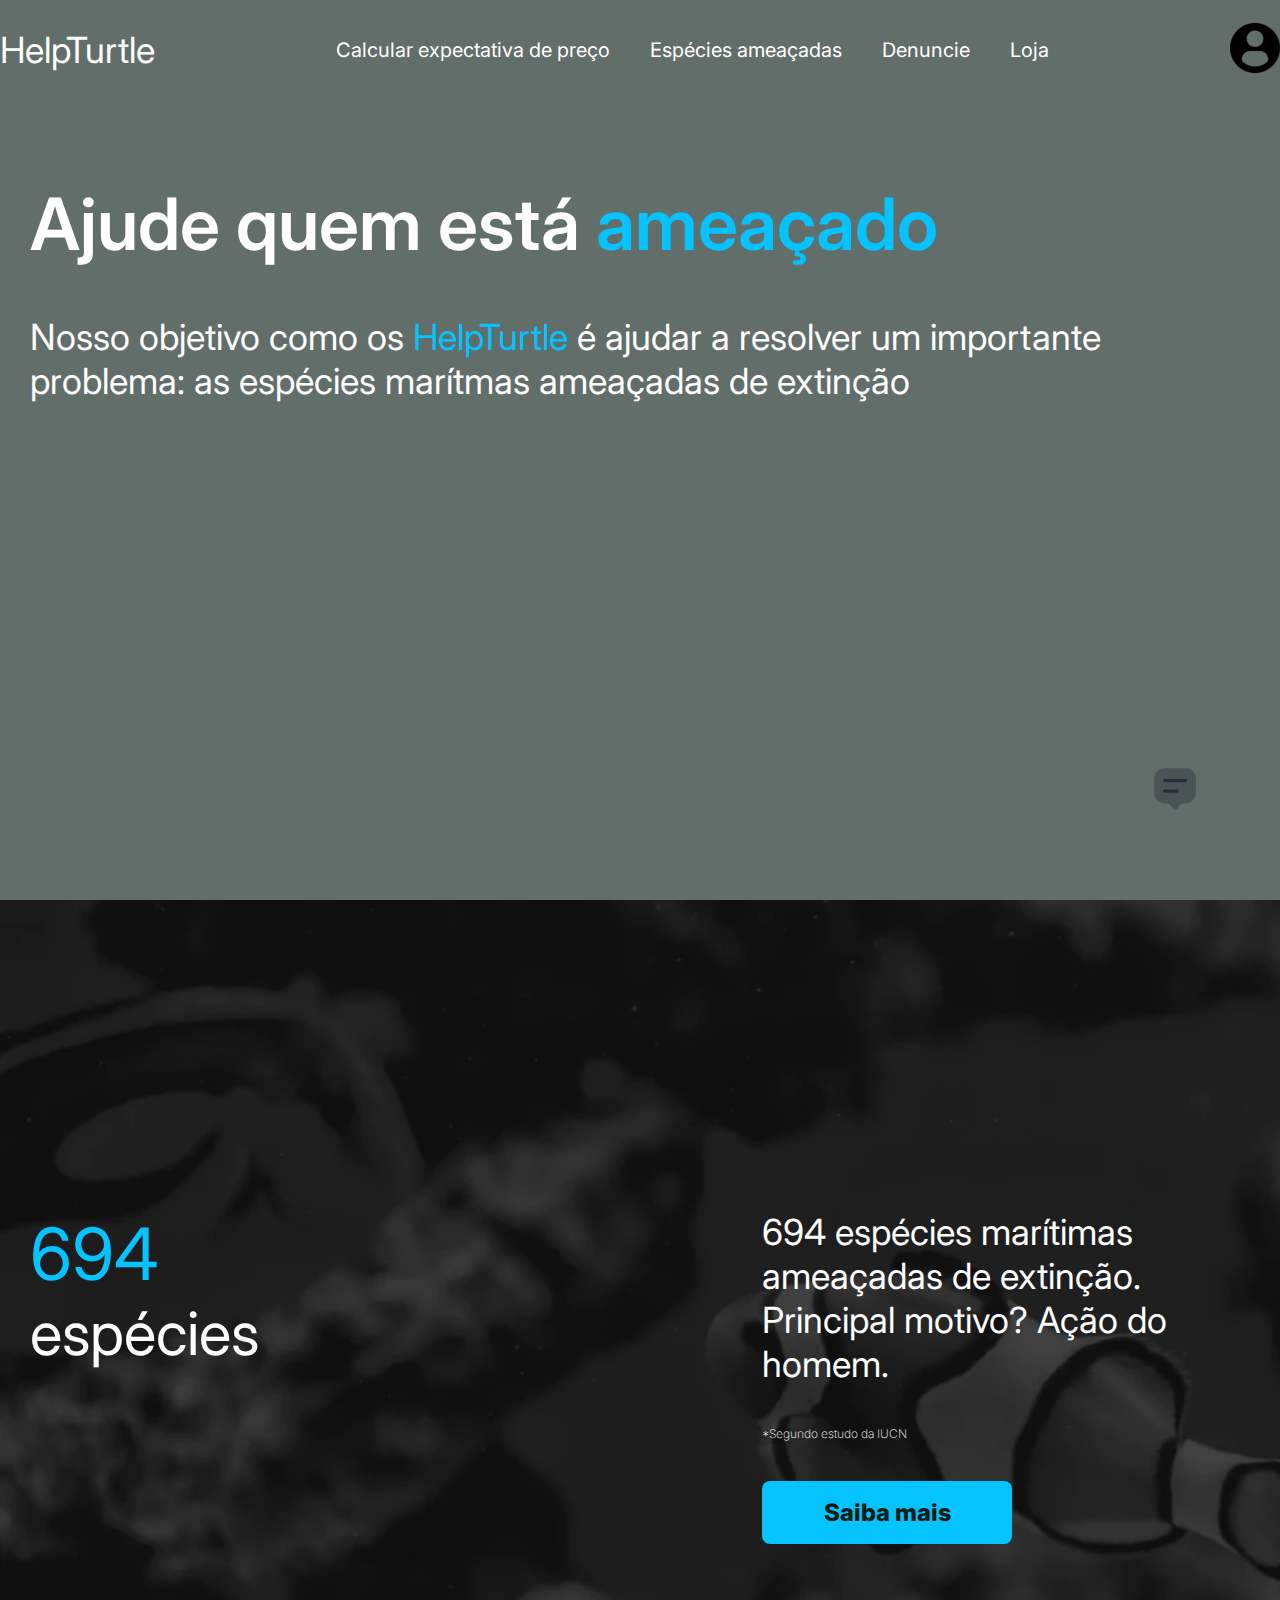
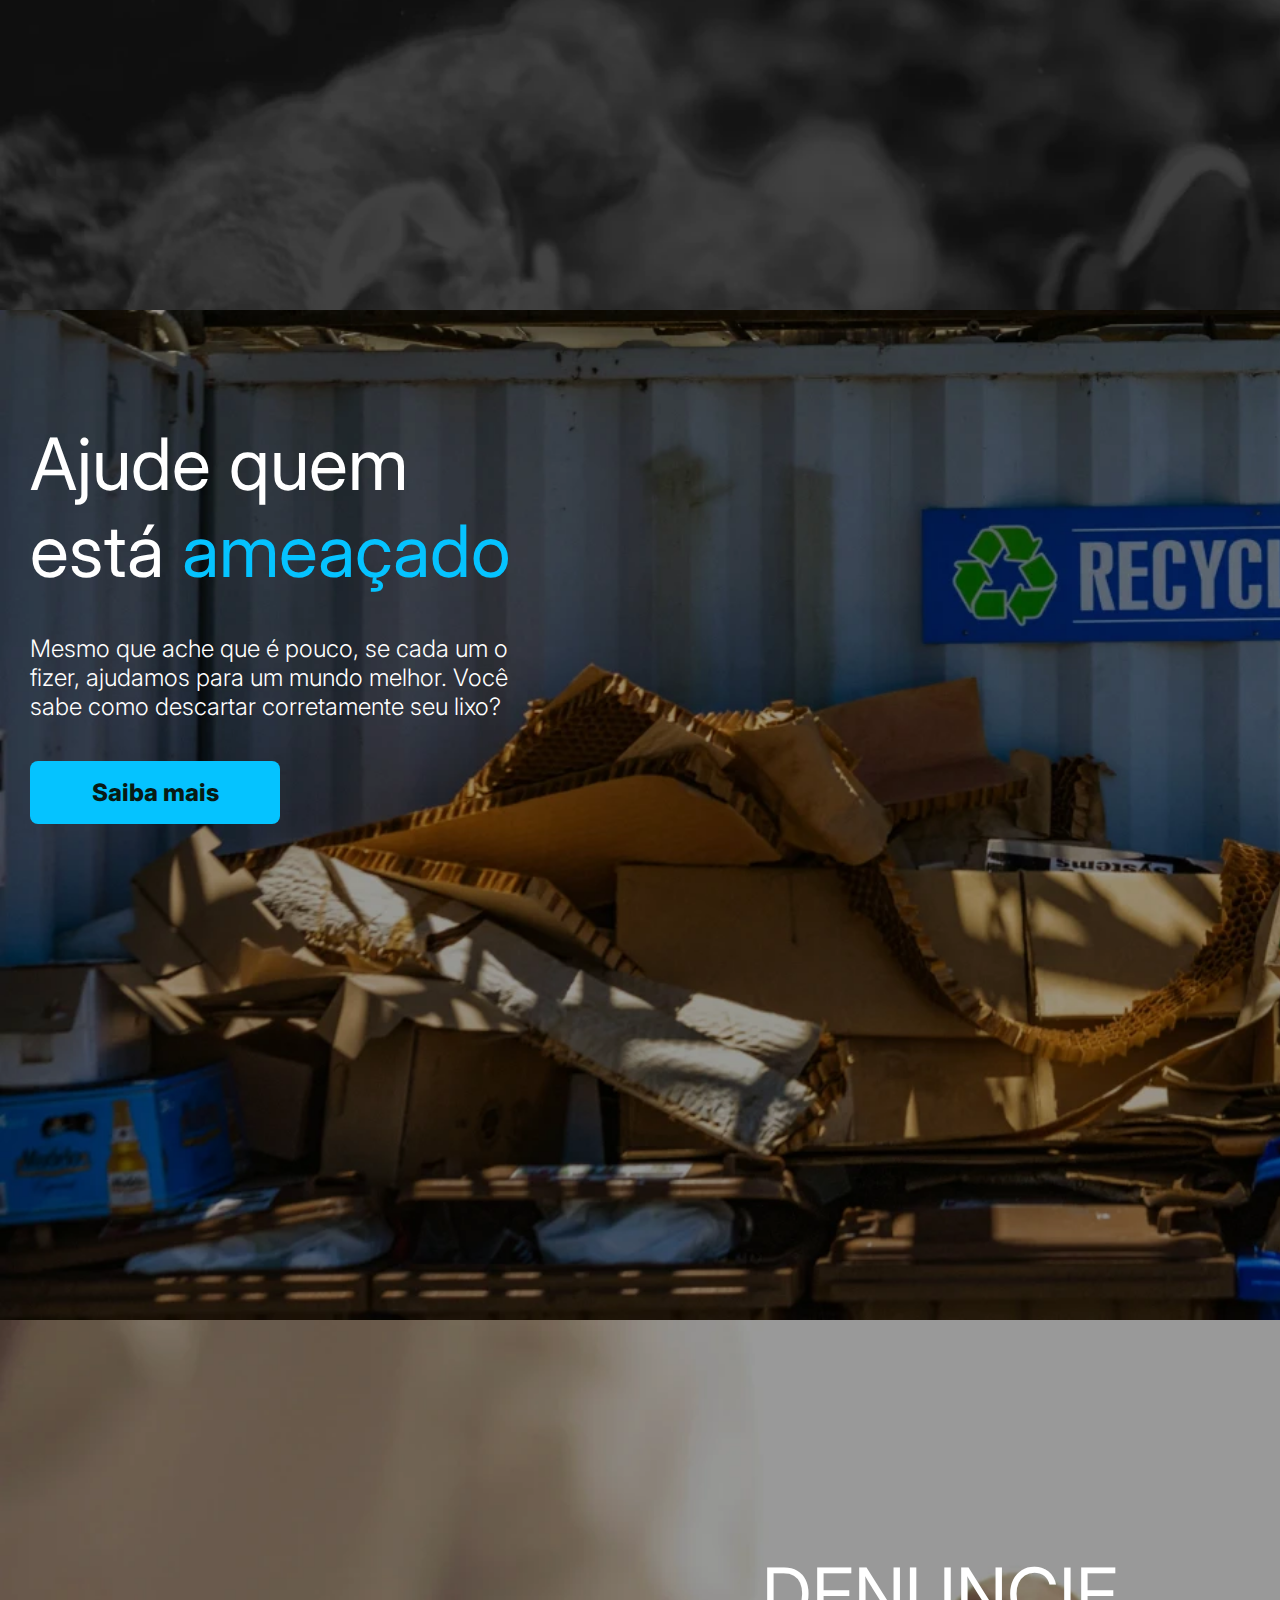
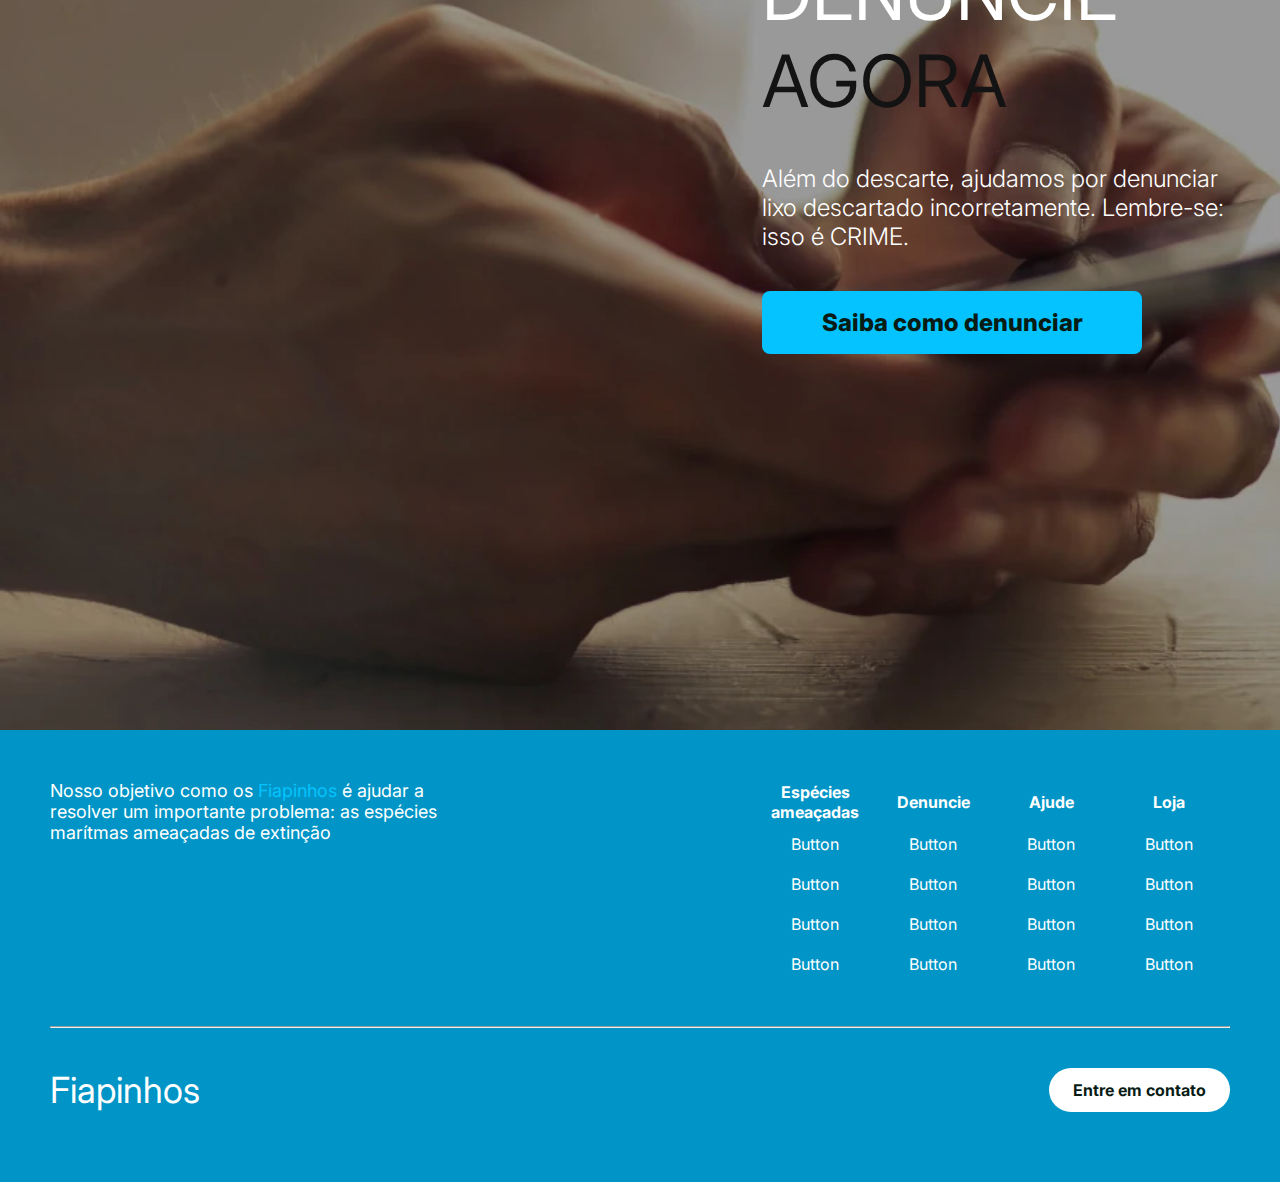
==== index.html @ fad62cf7 "ajustado headers das paginas" ====
<!DOCTYPE html>
<html lang="pt-br">

<head>
    <meta charset="UTF-8">
    <meta name="viewport" content="width=device-width, initial-scale=1.0">
    <link rel="icon" type="image/x-icon" href="./assets/images/favicon.ico">
    <title>Fiapinhos</title>
    <!-- componentes -->
    <link rel="stylesheet" href="./styles/header.css">
    <link rel="stylesheet" href="./styles/hero.css">
    <link rel="stylesheet" href="./styles/chatbot.css">
    <link rel="stylesheet" href="./styles/button.css">
    <link rel="stylesheet" href="./styles/footer.css">
    <script src="./scripts/index.js" defer></script>
    <!-- página index -->
    <link rel="stylesheet" href="./styles/pages/index.css">

    <script src="./scripts/contato.js" defer></script>
</head>

<body>
    
    <header class="h-transparent">
        <nav>
            <a href="./index.html">
                <h2>HelpTurtle</h2>
            </a>
            <ul>
                <li>
                    <a href="./pages/previsao.html">Calcular expectativa de preço</a>
                </li>
                <li>
                    <a href="./pages/especies-ameacadas.html">Espécies ameaçadas</a>
                </li>
                <li>
                    <a href="./pages/denuncie.html">Denuncie</a>
                </li>
                <li>
                    <a href="./pages/loja.html">Loja</a>
                </li>
            </ul>
            <a href="./pages/perfil.html"><img id="profile" src="./assets/images/profile.svg" alt="Imagem de perfil da pessoa"></a>
        </nav>
    </header>
    <button class="chat">
        <img src="./assets/icons/message.svg" alt="">
    </button>
    <section id="hero-home" class="hero-transparent">
        <div class="wrapper">
            <h1>Ajude quem está <span class="highlight">ameaçado</span></h1>
            <h2>Nosso objetivo como os <span class="highlight">HelpTurtle</span> é ajudar a resolver um importante
                problema:
                as espécies marítmas ameaçadas de extinção</h2>
        </div>
    </section>

    <section class="hero-transparent" id="especies-ameacadas">
        <div class="wrapper">
            <aside>
                <h2 class="subtitle"><span class="highlight">694</span><br>espécies</h2>
            </aside>
            <main>
                <h2>694 espécies marítimas ameaçadas de extinção. Principal motivo? Ação do homem.</h2>
                <h4>*Segundo estudo da IUCN</h4>
                <button>Saiba mais</button>
            </main>
        </div>
    </section>
    <section class="hero-transparent" id="ajude">
        <div class="wrapper">
            <div class="wrapper-content">
                <h2>Ajude quem está <span class="highlight">ameaçado</span></h2>
                <h3>Mesmo que ache que é pouco, se cada um o fizer, ajudamos para um mundo melhor. Você sabe como
                    descartar
                    corretamente seu lixo?</h3>
                <button>Saiba mais</button>
            </div>
        </div>
    </section>
    <section class="hero-transparent" id="denuncie">
        <div class="wrapper">
            <div class="wrapper-content">
                <h2>DENUNCIE
                    <span class="highlight">AGORA</span></h2>
                <h3>Além do descarte, ajudamos por denunciar lixo descartado incorretamente. Lembre-se: isso é CRIME.
                </h3>
                <button>Saiba como denunciar</button>
            </div>
        </div>
    </section>
    <dialog id="favDialog">
        <h3>FORMULÁRIO DE CONTATO</h3>
        <form method="dialog">
          <p>
            <label for="nomeUser">Nome</label><br>
            <input name="nomeUser" id="nomeUser" type="text" autocomplete="name">
            <br><br>
            <label for="emailUser">E-mail</label><br>
            <input name="emailUser" id="emailUser" type="email" autocomplete="email">
            <br><br>
            <label for="Mensagem">Mensagem</label><br>
            <textarea name="Mensagem"  id="messageUser" rows="7" cols="50" autocomplete="name"></textarea>

          </p>
          <div>
            <button id="cancel" type="reset">Cancelar</button>
            <button type="submit" id="send-message">Enviar</button>
          </div>
        </form>
      </dialog>
    <footer>
        <div class="wrapper">
            <nav>
                <p>Nosso objetivo como os <span class="highlight">Fiapinhos</span> é ajudar a resolver um importante problema: as espécies marítmas
                    ameaçadas de extinção</p>
                <table class="footer-pages">
                    <thead>
                        <tr>
                            <th>Espécies ameaçadas</th>
                            <th>Denuncie</th>
                            <th>Ajude</th>
                            <th>Loja</th>
                        </tr>
                    </thead>
                    <tbody>
                        <tr>
                            <td>Button</td>
                            <td>Button</td>
                            <td>Button</td>
                            <td>Button</td>
                        </tr>
                        <tr>
                            <td>Button</td>
                            <td>Button</td>
                            <td>Button</td>
                            <td>Button</td>
                        </tr>
                        <tr>
                            <td>Button</td>
                            <td>Button</td>
                            <td>Button</td>
                            <td>Button</td>
                        </tr>
                        <tr>
                            <td>Button</td>
                            <td>Button</td>
                            <td>Button</td>
                            <td>Button</td>
                        </tr>
                    </tbody>
                </table>
            </nav>
            <br><br>
            <hr>
            <br>
            <div class="final-footer">
                <h3>Fiapinhos</h3>
                <button class="contact-btn">Entre em contato</button>
            </div>
        </div>
    </footer>


</body>

</html>
---- styles/header.css ----
@import url(./globals.css);

header nav{
    max-width: 1320px;
    width: 100%;
    display: flex;
    justify-content: space-between;
    margin: 0 auto;
    flex-direction: row;
    align-items: center;
    min-height: 100px;
}
header nav ul{
    list-style-type: none;
    display: flex;
    gap: 40px;
    align-items: center;    
    
}
header nav a{
    color: white;
    text-decoration: none;
    transition: 0.6s ease-in-out;
}

header h2{
    font-size: 36px;
    font-weight: 400;
    color: var(--primary-color);
}

header :not(.h-transparent) h2{
    color: white;
}

header nav ul li a{
    font-size: 20px;
    color: white;
    transition: 0.6s ease-in-out;
}
header nav a:hover, header nav ul li:hover{
    transition: 0.6s ease-in-out;
    transform: scale(1.25);
}

header:not(.h-transparent){
    display: block;
    background-color: var(--primary-color);
}

.h-transparent{
    margin-bottom: -100px;
    background-color: transparent;
}

@media screen and (max-width: 480px) {
    header{
        width: 100%;
    }
    header nav{
        width: 100%;
        margin: 0 20px;
    }
    header nav ul{
        gap: 0;
        display: none;
    }
    header nav img{
        display: none;
    }
    

}
---- styles/hero.css ----
@import url(./globals.css);

.hero-transparent{
    padding-top: 110px;
    width: 100%;
    height: 100vh;
}
.hero{
    width: 100%;
    height: calc(100vh - 100px);
}
section .wrapper{
    max-width: 1220px;
    margin: 0 auto;
    color: white;
    display: flex;
    flex-direction: column;
    row-gap: 48px;
}
section h1{
    margin-top: 70px;
    font-size: var(--xl);
    font-weight: 600;
}
section h2{
    font-weight: 400;
    font-size: var(--l);
}
section h3{
    font-size: var(--b);
    font-weight: 300;
}
section h4{
    font-size: var(--xs);
    font-weight: 200;
}
---- styles/chatbot.css ----
@import url(../globals.css);
/* adicionar chatbot como modal */
.chat{
    padding: 30px;
    border-radius: 50%;
    border: none;
    background-color: transparent;
    cursor: pointer;
    z-index: 100;
    position: fixed;
    bottom: 50px;
    right: 50px;
    transition: 0.6s ease-in-out;
    filter: invert(0%) sepia(97%) saturate(104%) hue-rotate(181deg) brightness(78%) contrast(101%);

}
.chat:hover{
    transform: scale(1.5) !important;
    transition: 0.6s ease-in-out;
}


.chat img{
    width: 100%;
    height: 100%;
    object-fit: contain;
    height: 50px;
}
---- styles/button.css ----
@import url(./globals.css);
button {
    padding: 17px 56px;
    border: none;
    background-color: var(--third-color);
    font-size: 24px;
    font-weight: 800;
    color: var(--green);    
    max-width: 250px;
    border-radius: 8px;
    transition: 0.6s ease-in-out;
    cursor: pointer;
}

button:hover{
    transition: 0.6s ease-in-out;
    transform: scale(1.1);
}
---- styles/footer.css ----
@import url(./globals.css);
footer{
    background-color: var(--primary-color);
    color: white;
    width: 100%;
}

.resize-position{
    position: absolute !important;
    bottom: 0 !important;
}
footer .wrapper{
    max-width: 1220px;
    padding: 50px;
    margin: 0 auto;
    flex-wrap: wrap;
}
footer .final-footer{
    display: flex;
    flex-direction: row;
    justify-content: space-between;
    padding: 20px 0;
    flex-wrap: wrap;

}
footer .final-footer h3{
    font-size: var(--l);
    font-weight: 400;
}
footer .final-footer button{
    background-color: white;
    color: var(--green);
    font-size: 16px;
    font-weight: bold;
    padding: 10px 24px;
    border-radius: 22px;
}

footer nav{
    display: flex;
    flex-direction: row;
    justify-content: space-between;
    flex-wrap: wrap;

}
footer nav p{
    display: block;
    max-width: 400px;
    width: max-content;
    font-size: 18px;
}
footer table{
    color: white;
    width: max-content;
}
footer table thead tr{
    display: flex;
    justify-content: center;
    justify-items: center;
}

footer table tbody{
    display: flex;
    flex-direction: column;
    justify-content: center;
    justify-items: center;
    margin: 10px 0;
    gap: 20px;

}
footer table tr{
    text-align: center;
}
footer table tbody tr, footer table thead tr{
    display: flex;
    justify-content: space-evenly;
}
footer table thead tr th{
    width: 88px;
    align-self: center;
    justify-self: center;
    margin: 0 15px;
}
footer table thead{
    gap: 20px;
}
footer table tbody tr td{
    width: 88px;
    align-self: center;
    justify-self: center;
    margin: 0 15px;
}

@media screen and (max-width: 480px){
    footer .wrapper, footer .wrapper nav, footer .wrapper .final-footer{
        justify-content: center; 
    } 
    footer .wrapper .final-footer{
        gap: 20px;
    }
    footer table{
        margin: 20px 0;
        width: 100%;
    }
    footer table tbody{
        display: none;
    }
    footer table th{
        width: 100% !important;
    }
    footer table thead tr{
        width: 100%;
        display: flex;
        flex-direction: column;
        gap: 30px;
        font-size: 24px;
        text-align: left;    
    }
        


}
---- styles/pages/index.css ----
@import url(../globals.css);
/* adicionar chatbot como modal */
#hero-home{
    background: url(../../assets/gifs/Dolphins.gif);
    height: calc(100vh - 110px) !important;
    box-shadow: inset 0 0 0 1000px  #081b15a2;
    background-repeat: no-repeat ;
    background-size: cover ;
}

#especies-ameacadas div h2 .highlight{
    font-size: var(--xl) !important;
}
#especies-ameacadas div .subtitle{
    font-size: 60px;
}
#especies-ameacadas{
    background: url(../../assets/images/especies-ameacadas.webp);
    background-repeat: no-repeat ;
    background-size: cover ;
}
#especies-ameacadas div{
    margin-top: 200px;
    display: flex !important;
    justify-content: space-between !important;
    flex-direction: row;
    width: 100%;
}

#especies-ameacadas main{
    width: 40%;
    display: flex;
    flex-direction: column;
    row-gap:40px;
}

#ajude{
    background: url(../../assets/images/ajude.webp);
    background-repeat: no-repeat ;
    background-size: cover ;
}
#ajude .wrapper{
    justify-content: left;
}
#ajude .wrapper .wrapper-content{
    display: flex;    
    width: 40%;
    justify-content: left;
    flex-direction: column;
    row-gap: 40px;
}

#ajude h2, #denuncie h2{
    font-size: var(--xl) !important;
}
#denuncie{
    background: url(../../assets/images/denuncie.webp);
    background-repeat: no-repeat ;
    background-size: cover ;
}
#denuncie .wrapper button{
    max-width: 380px !important;
}

#denuncie .wrapper{
    display: flex;
    width: 100%;
    flex-direction: row;
    justify-content: right !important;
    margin-top: 120px;
}
#denuncie .wrapper .wrapper-content{
    display: flex;    
    width: 40%;
    justify-content: right;
    justify-self: right;
    flex-direction: column;
    row-gap: 40px;
    
}

#denuncie h2 .highlight{
    color: var(--black) !important;
}

#favDialog{
    margin: 0 auto;
    align-self: center;
    height: max-content;
    border-radius: 15px;
    padding: 30px;
    border: none;
    text-transform: uppercase;
    font-size: 16px;
    letter-spacing: 20%;
}

#favDialog input{
    padding: 10px 5px;
    margin: 10px 0;
    border: none;
    background-color: var(--gray);
    font-size: 14px;
    letter-spacing: 40%;
    width: calc(100% - 10px);
}
#favDialog textarea{
    padding: 10px 5px;
    margin: 10px 0;
    border: none;
    background-color: var(--gray);
    font-size: 14px;
    letter-spacing: 40%;
    width: calc(100% - 10px);
}
#favDialog input:focus, #favDialog textarea:focus{
    outline: none;
}

#favDialog button{
    max-width: 150px;
    font-size: 16px;
    font-weight: 400;
    letter-spacing: 20%;
    text-transform: uppercase;
    padding: 13px 23px;
    justify-content: center;
}

#favDialog h3{
    font-size: var(--b);
    letter-spacing: 50%;
    font-weight: 500;
    margin: 10px 0;
}

.overlay {
    position: absolute; /* Fixa a sobreposição em relação à janela do navegador */
    top: 0;
    left: 0;
    width: 100vw; /* Cobrir a largura total da janela do navegador */
    height: 100vh; /* Cobrir a altura total da janela do navegador */
    background-color: rgba(0, 0, 0, 0.8); /* Cor de fundo preta com 50% de opacidade */
    display: none; /* Esconde a sobreposição por padrão */
    z-index: 999; /* Garante que a sobreposição esteja acima de outros elementos */
}
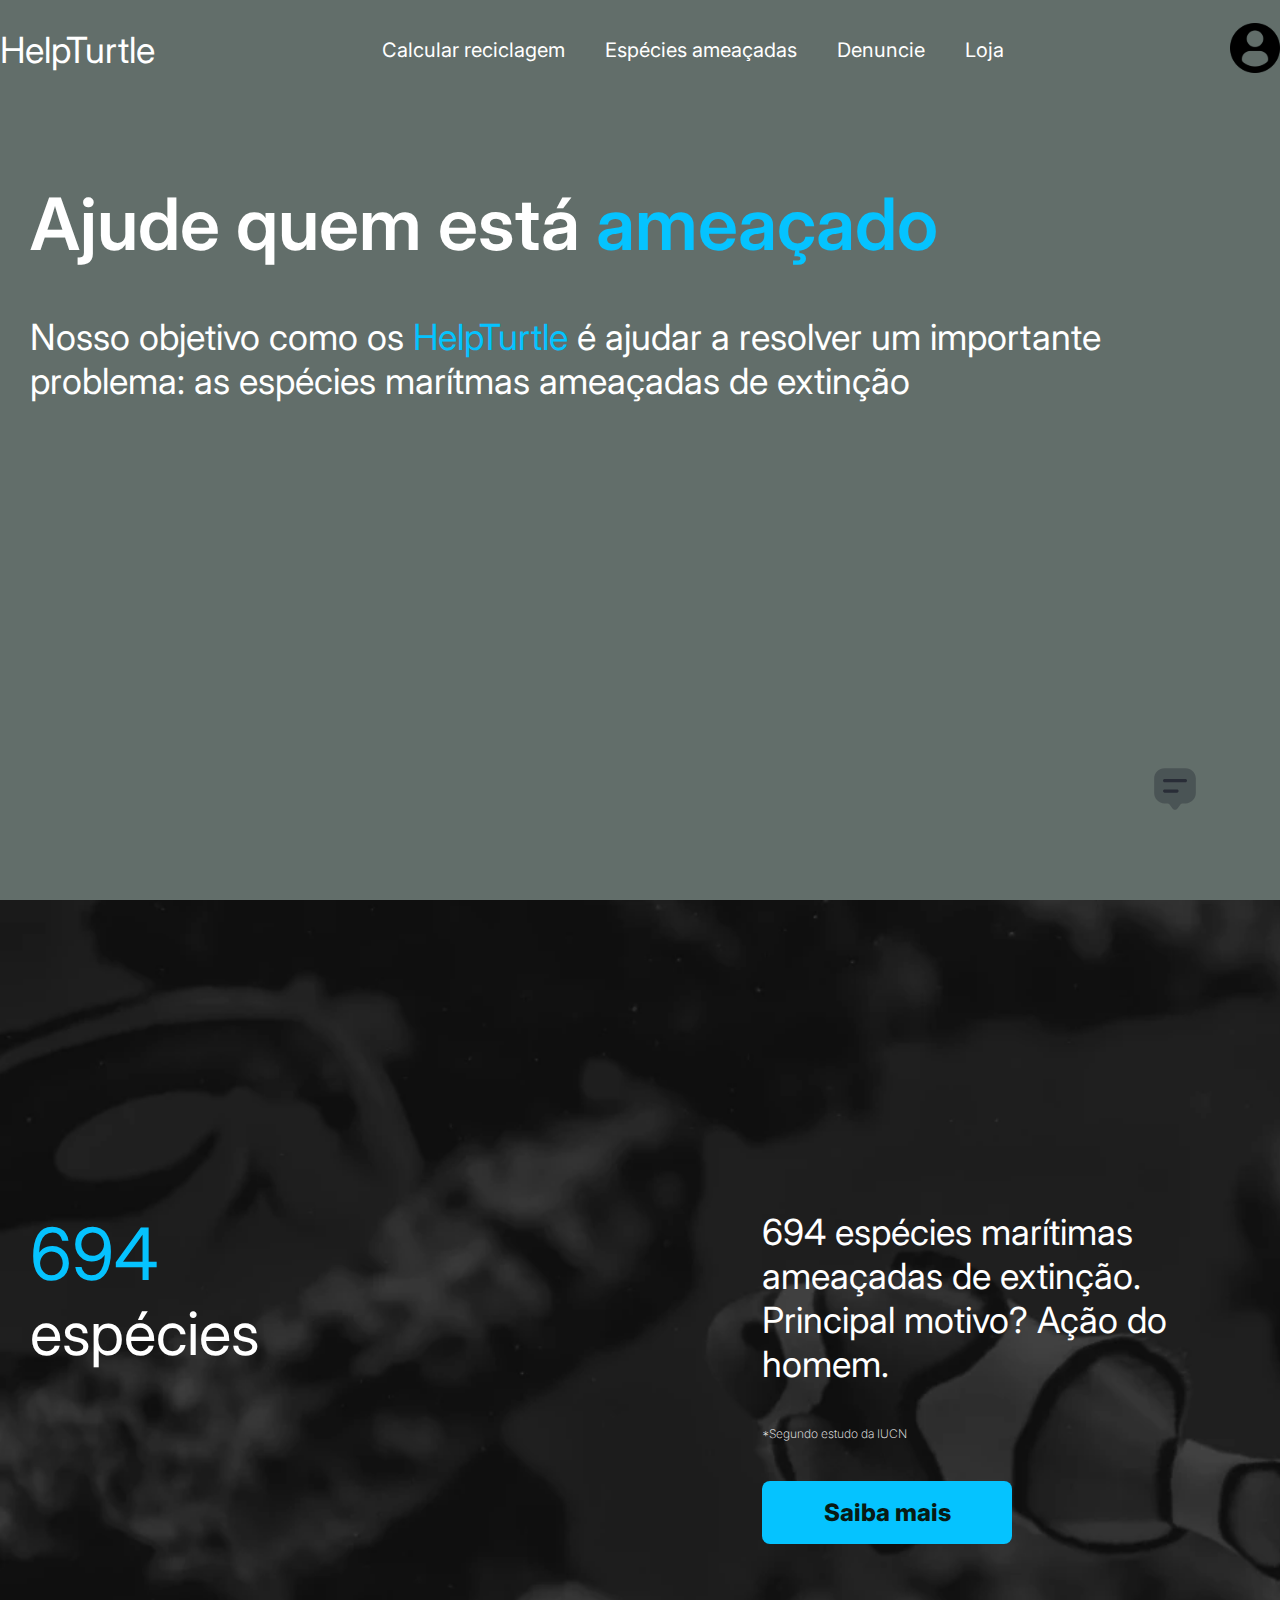
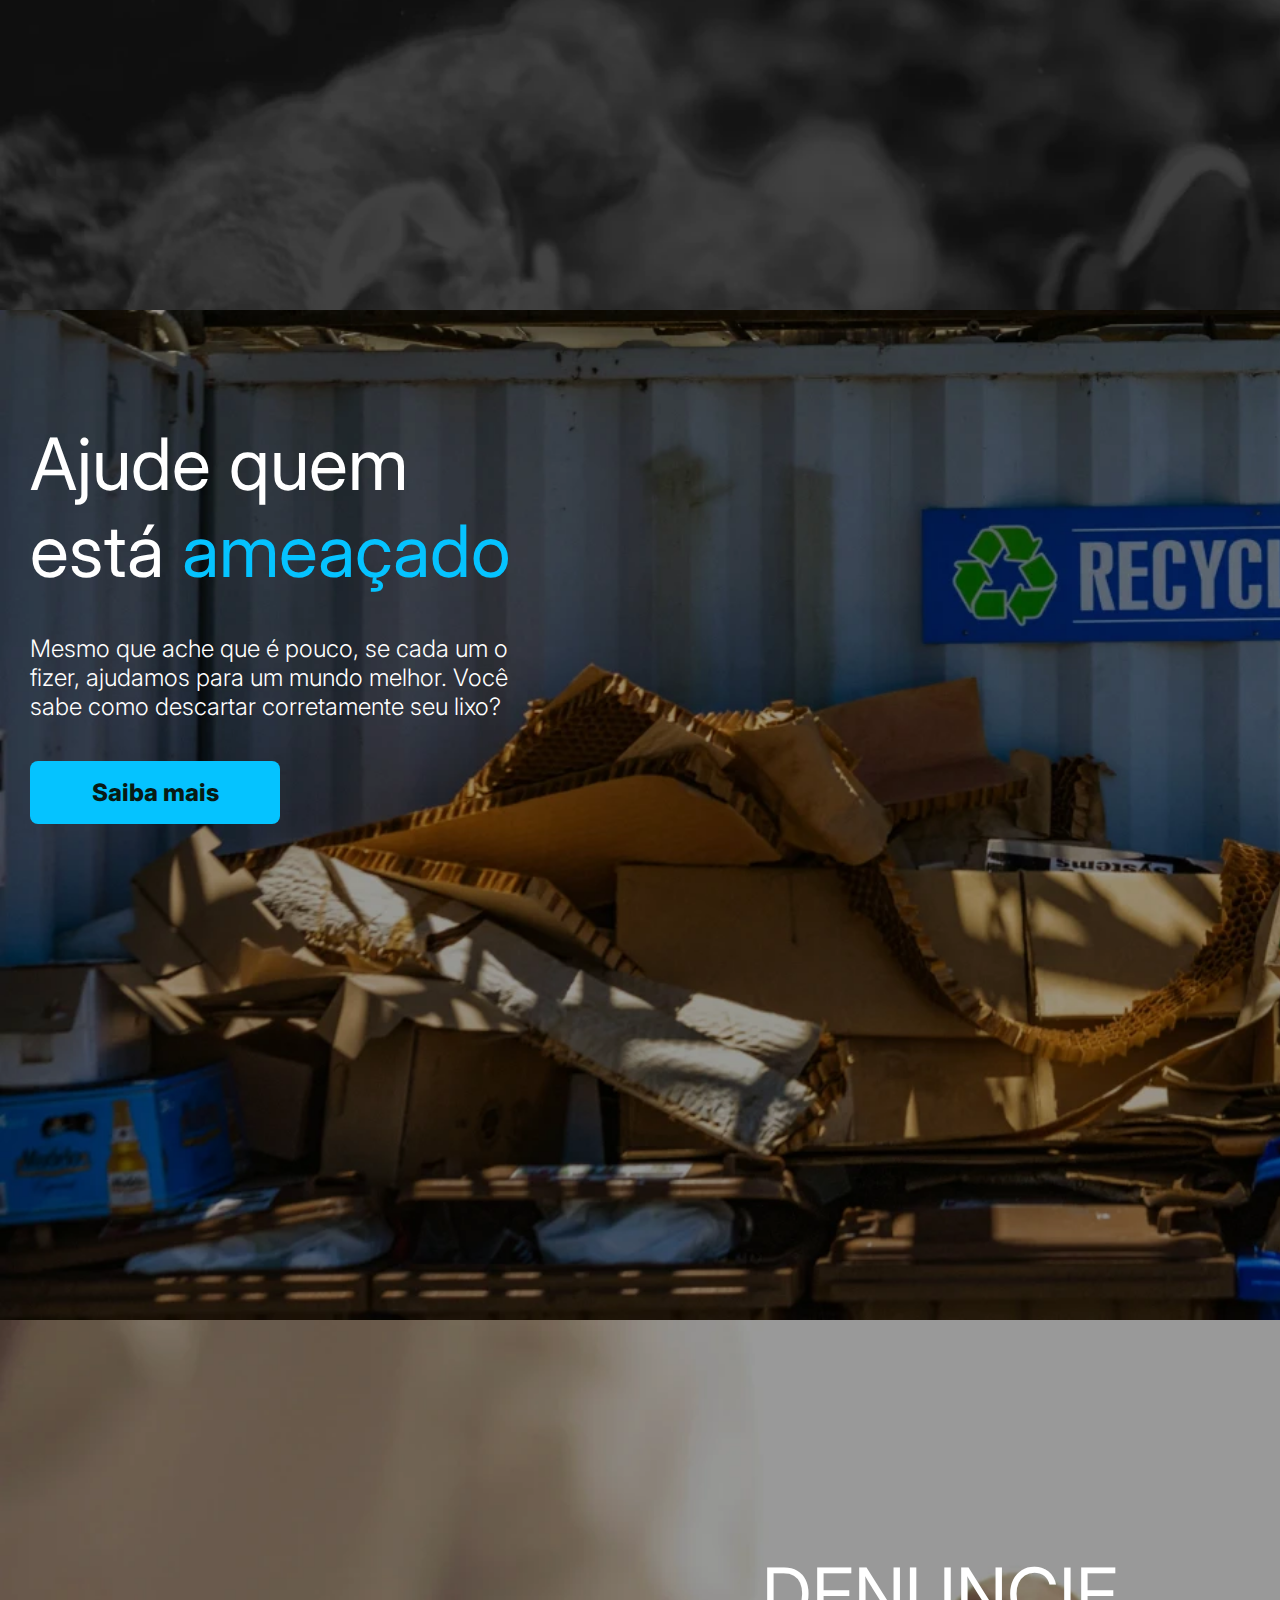
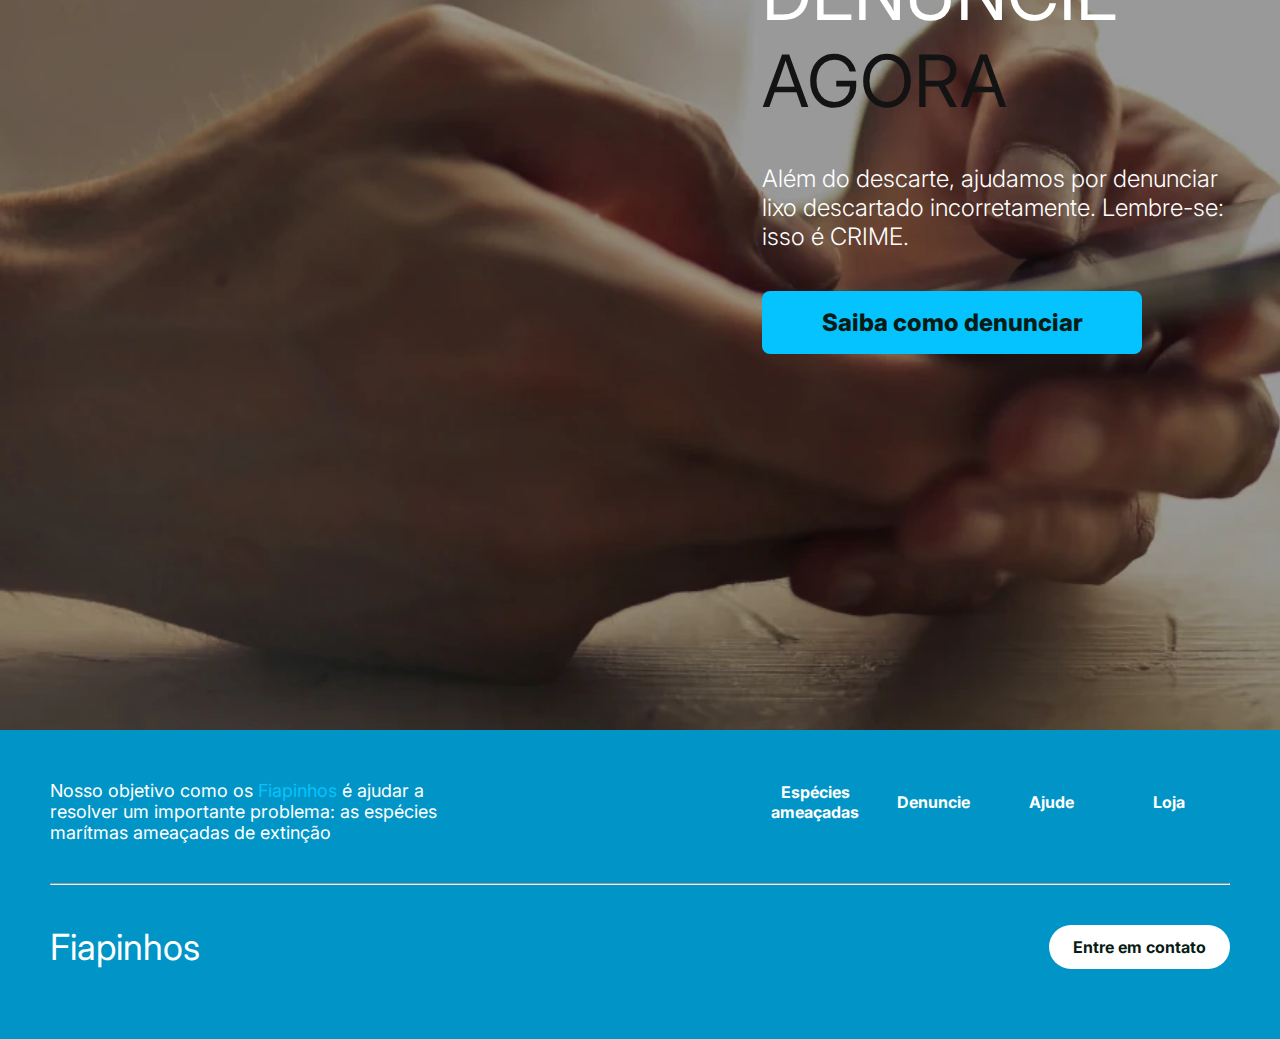
==== commit 06b45f3b: "defer script, aspas, breakpoint" ====
--- a/index.html
+++ b/index.html
@@ -12,8 +12,12 @@
     <link rel="stylesheet" href="./styles/chatbot.css">
     <link rel="stylesheet" href="./styles/button.css">
     <link rel="stylesheet" href="./styles/footer.css">
+    <link rel="stylesheet" href="./styles/contato.css">
+    <link rel="stylesheet" href="./styles/globals.css">
+
     <script src="./scripts/index.js" defer></script>
     <!-- página index -->
+     <link rel="stylesheet" href="">
     <link rel="stylesheet" href="./styles/pages/index.css">
 
     <script src="./scripts/contato.js" defer></script>
@@ -28,7 +32,7 @@
             </a>
             <ul>
                 <li>
-                    <a href="./pages/previsao.html">Calcular expectativa de preço</a>
+                    <a href="./pages/previsao.html">Calcular reciclagem</a>
                 </li>
                 <li>
                     <a href="./pages/especies-ameacadas.html">Espécies ameaçadas</a>
@@ -156,7 +160,7 @@
             <br>
             <div class="final-footer">
                 <h3>Fiapinhos</h3>
-                <button class="contact-btn">Entre em contato</button>
+                <button  class="contact-btn">Entre em contato</button>
             </div>
         </div>
     </footer>
--- a/styles/header.css
+++ b/styles/header.css
@@ -1,4 +1,4 @@
-@import url(./globals.css);
+@import url('./globals.css');
 
 header nav{
     max-width: 1320px;
@@ -51,15 +51,16 @@
 .h-transparent{
     margin-bottom: -100px;
     background-color: transparent;
+    width: 100%;
 }
 
-@media screen and (max-width: 480px) {
+@media screen and (max-width: 767px) {
     header{
         width: 100%;
     }
     header nav{
-        width: 100%;
-        margin: 0 20px;
+        width: auto !important;
+        padding: 0 20px;
     }
     header nav ul{
         gap: 0;
--- a/styles/hero.css
+++ b/styles/hero.css
@@ -1,36 +1,51 @@
-@import url(./globals.css);
+@import url('./globals.css');
 
-.hero-transparent{
-    padding-top: 110px;
-    width: 100%;
-    height: 100vh;
+.hero-transparent {
+  padding-top: 110px;
+  width: 100%;
+  height: 100vh;
 }
-.hero{
-    width: 100%;
-    height: calc(100vh - 100px);
+.hero {
+  width: 100%;
+  height: calc(100vh - 100px);
 }
-section .wrapper{
-    max-width: 1220px;
-    margin: 0 auto;
-    color: white;
+section .wrapper {
+  max-width: 1220px;
+  margin: 0 auto;
+  color: white;
+  display: flex;
+  flex-direction: column;
+  row-gap: 48px;
+}
+section h1 {
+  margin-top: 70px;
+  font-size: var(--xl);
+  font-weight: 600;
+}
+section h2 {
+  font-weight: 400;
+  font-size: var(--l);
+}
+section h3 {
+  font-size: var(--b);
+  font-weight: 300;
+}
+section h4 {
+  font-size: var(--xs);
+  font-weight: 200;
+}
+
+@media screen and (max-width: 767px) {
+  section .wrapper {
+    max-width: inherit;
     display: flex;
     flex-direction: column;
-    row-gap: 48px;
+  }
+
+  .hero-transparent {
+    padding-top: 50px;
+    height: 100vh;
+  }
+
+  
 }
-section h1{
-    margin-top: 70px;
-    font-size: var(--xl);
-    font-weight: 600;
-}
-section h2{
-    font-weight: 400;
-    font-size: var(--l);
-}
-section h3{
-    font-size: var(--b);
-    font-weight: 300;
-}
-section h4{
-    font-size: var(--xs);
-    font-weight: 200;
-}
--- a/styles/chatbot.css
+++ b/styles/chatbot.css
@@ -1,4 +1,4 @@
-@import url(../globals.css);
+@import url('../styles/globals.css');
 /* adicionar chatbot como modal */
 .chat{
     padding: 30px;
--- a/styles/button.css
+++ b/styles/button.css
@@ -1,4 +1,4 @@
-@import url(./globals.css);
+@import url('./globals.css');
 button {
     padding: 17px 56px;
     border: none;
@@ -16,3 +16,7 @@
     transition: 0.6s ease-in-out;
     transform: scale(1.1);
 }
+
+@media screen and (max-width: 767px) {
+    
+}
--- a/styles/footer.css
+++ b/styles/footer.css
@@ -1,4 +1,4 @@
-@import url(./globals.css);
+@import url('./globals.css');
 footer{
     background-color: var(--primary-color);
     color: white;
@@ -120,6 +120,9 @@
 
 
 } 
+footer table tbody{
+    display: none;
+}
 
 
 
--- a/styles/contato.css
+++ b/styles/contato.css
@@ -0,0 +1,50 @@
+#favDialog{
+    margin: 0 auto;
+    align-self: center;
+    height: max-content;
+    border-radius: 15px;
+    padding: 30px;
+    border: none;
+    text-transform: uppercase;
+    font-size: 16px;
+    letter-spacing: 20%;
+}
+
+#favDialog input{
+    padding: 10px 5px;
+    margin: 10px 0;
+    border: none;
+    background-color: var(--gray);
+    font-size: 14px;
+    letter-spacing: 40%;
+    width: calc(100% - 10px);
+}
+#favDialog textarea{
+    padding: 10px 5px;
+    margin: 10px 0;
+    border: none;
+    background-color: var(--gray);
+    font-size: 14px;
+    letter-spacing: 40%;
+    width: calc(100% - 10px);
+}
+#favDialog input:focus, #favDialog textarea:focus{
+    outline: none;
+}
+
+#favDialog button{
+    max-width: 150px;
+    font-size: 16px;
+    font-weight: 400;
+    letter-spacing: 20%;
+    text-transform: uppercase;
+    padding: 13px 23px;
+    justify-content: center;
+}
+
+#favDialog h3{
+    font-size: var(--b);
+    letter-spacing: 50%;
+    font-weight: 500;
+    margin: 10px 0;
+}
--- a/styles/globals.css
+++ b/styles/globals.css
@@ -0,0 +1,27 @@
+@import url('https://fonts.googleapis.com/css2?family=Inter:wght@100..900&display=swap');
+
+*{
+    margin: 0;
+    padding: 0;
+    font-family: 'Inter';
+}
+
+:root{
+    --primary-color: #0095c6;   
+    --second-color: #0054ff;
+    --third-color: #05c3ff;
+    --black: #131313;
+    --cyan: #448a99;
+    --green: #081B15;
+    --gray: #efefef;
+    /* font sizes */
+    --xl: 72px;
+    --l: 36px;
+    --b: 24px;
+    --s: 14px;
+    --xs: 12px;
+}
+
+.highlight{
+    color: var(--third-color);
+}--- a/styles/pages/index.css
+++ b/styles/pages/index.css
@@ -1,4 +1,4 @@
-@import url(../globals.css);
+@import url('../globals.css');
 /* adicionar chatbot como modal */
 #hero-home{
     background: url(../../assets/gifs/Dolphins.gif);
@@ -9,7 +9,7 @@
 }
 
 #especies-ameacadas div h2 .highlight{
-    font-size: var(--xl) !important;
+    font-size: var(--xl);
 }
 #especies-ameacadas div .subtitle{
     font-size: 60px;
@@ -22,7 +22,7 @@
 #especies-ameacadas div{
     margin-top: 200px;
     display: flex !important;
-    justify-content: space-between !important;
+    justify-content: space-between;
     flex-direction: row;
     width: 100%;
 }
@@ -51,7 +51,7 @@
 }
 
 #ajude h2, #denuncie h2{
-    font-size: var(--xl) !important;
+    font-size: var(--xl);
 }
 #denuncie{
     background: url(../../assets/images/denuncie.webp);
@@ -69,6 +69,10 @@
     justify-content: right !important;
     margin-top: 120px;
 }
+
+@media screen and (max-width: 767px) {
+    
+}
 #denuncie .wrapper .wrapper-content{
     display: flex;    
     width: 40%;
@@ -83,64 +87,39 @@
     color: var(--black) !important;
 }
 
-#favDialog{
-    margin: 0 auto;
-    align-self: center;
-    height: max-content;
-    border-radius: 15px;
-    padding: 30px;
-    border: none;
-    text-transform: uppercase;
-    font-size: 16px;
-    letter-spacing: 20%;
+
+
+@media screen and (max-width: 767px) {
+    #especies-ameacadas div{
+        flex-direction: column !important;
+    }
+    #especies-ameacadas, #hero-home, #denuncie, #ajude{
+        width: calc(100% - 30px) !important;
+        padding: 30px 15px !important;
+    }
+
+    #hero-home .wrapper{
+        margin-top: 100px;
+        width: calc(100% - 30px);
+    }
+    
+    #denuncie .wrapper{
+        flex-direction: column !important;
+    }
+    section{
+        height: max-content !important;
+    }
+    section h2{
+        font-size: 24px !important;
+    } 
+    section h3{
+        font-size: medium !important;
+    }   
+    h2{
+        font-size: 27px !important;
+    }
+    h1{
+        font-size: 30px !important;
+    }
+
 }
-
-#favDialog input{
-    padding: 10px 5px;
-    margin: 10px 0;
-    border: none;
-    background-color: var(--gray);
-    font-size: 14px;
-    letter-spacing: 40%;
-    width: calc(100% - 10px);
-}
-#favDialog textarea{
-    padding: 10px 5px;
-    margin: 10px 0;
-    border: none;
-    background-color: var(--gray);
-    font-size: 14px;
-    letter-spacing: 40%;
-    width: calc(100% - 10px);
-}
-#favDialog input:focus, #favDialog textarea:focus{
-    outline: none;
-}
-
-#favDialog button{
-    max-width: 150px;
-    font-size: 16px;
-    font-weight: 400;
-    letter-spacing: 20%;
-    text-transform: uppercase;
-    padding: 13px 23px;
-    justify-content: center;
-}
-
-#favDialog h3{
-    font-size: var(--b);
-    letter-spacing: 50%;
-    font-weight: 500;
-    margin: 10px 0;
-}
-
-.overlay {
-    position: absolute; /* Fixa a sobreposição em relação à janela do navegador */
-    top: 0;
-    left: 0;
-    width: 100vw; /* Cobrir a largura total da janela do navegador */
-    height: 100vh; /* Cobrir a altura total da janela do navegador */
-    background-color: rgba(0, 0, 0, 0.8); /* Cor de fundo preta com 50% de opacidade */
-    display: none; /* Esconde a sobreposição por padrão */
-    z-index: 999; /* Garante que a sobreposição esteja acima de outros elementos */
-}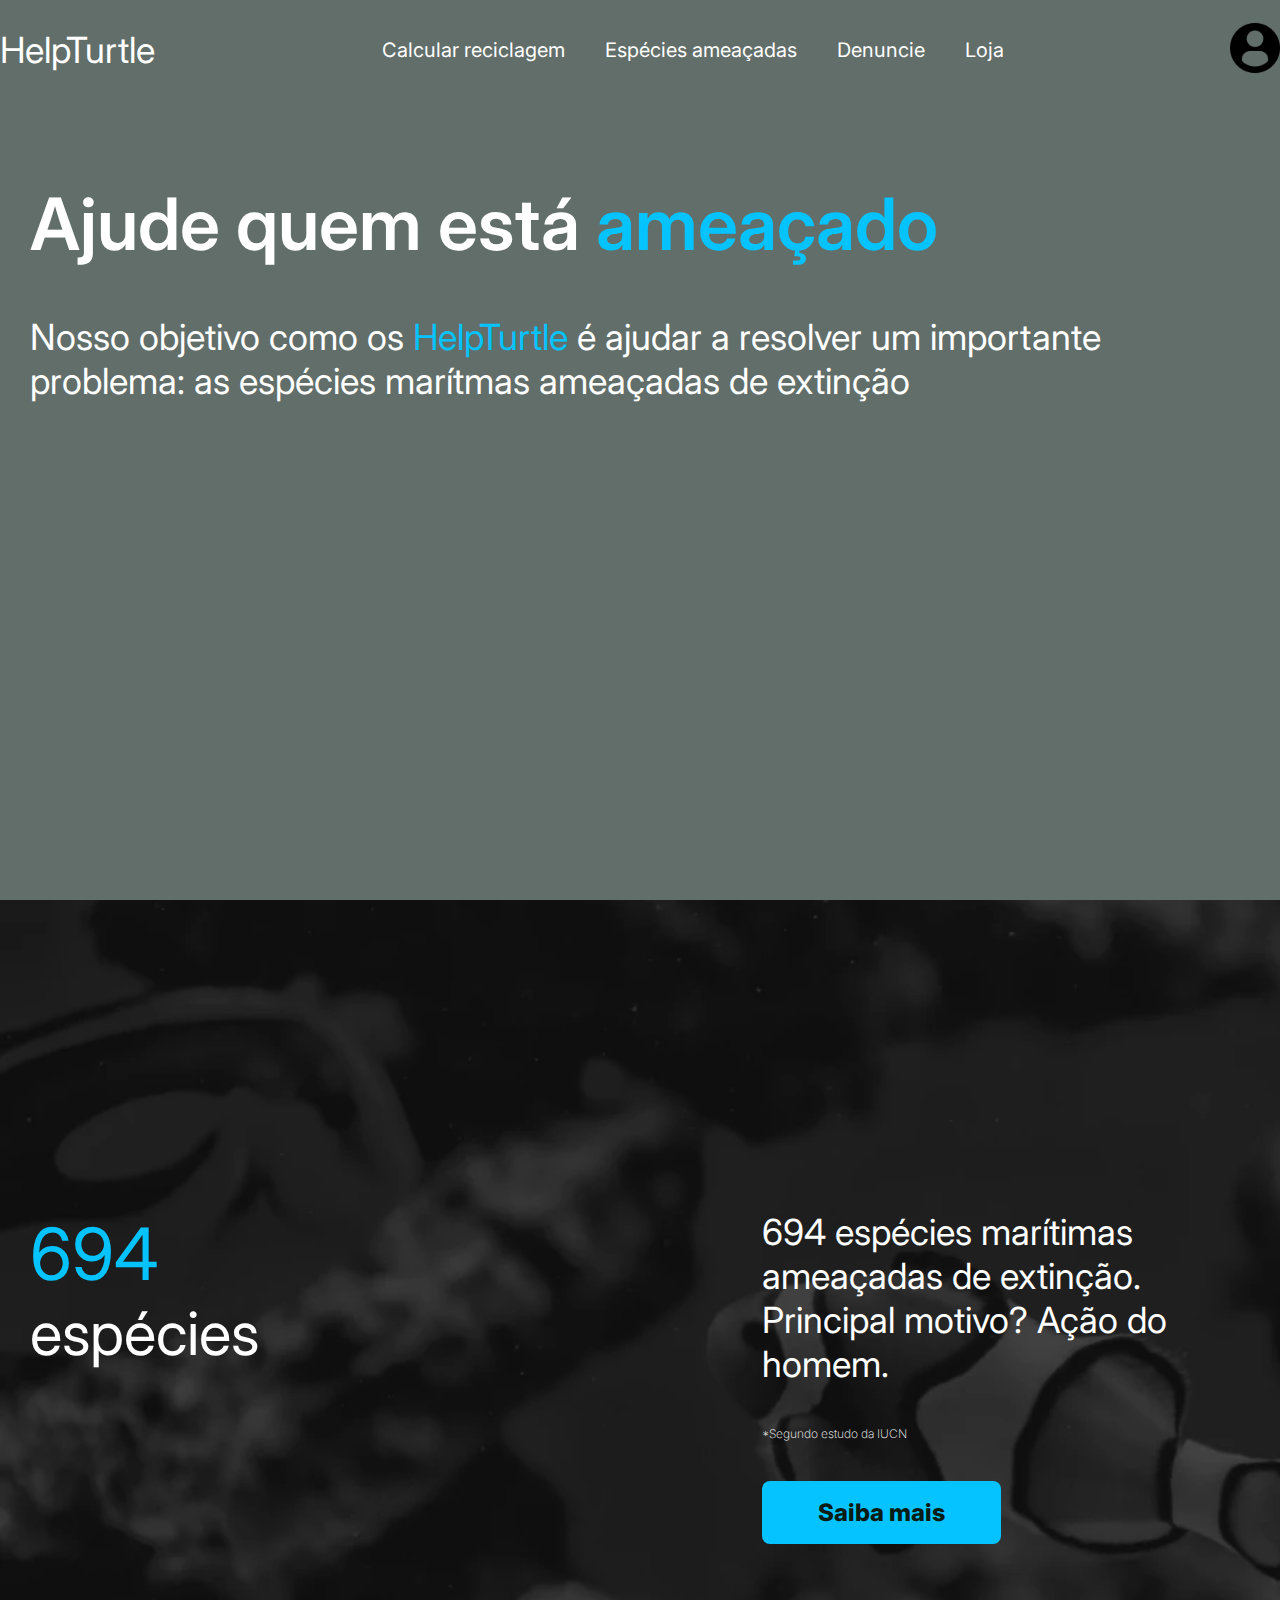
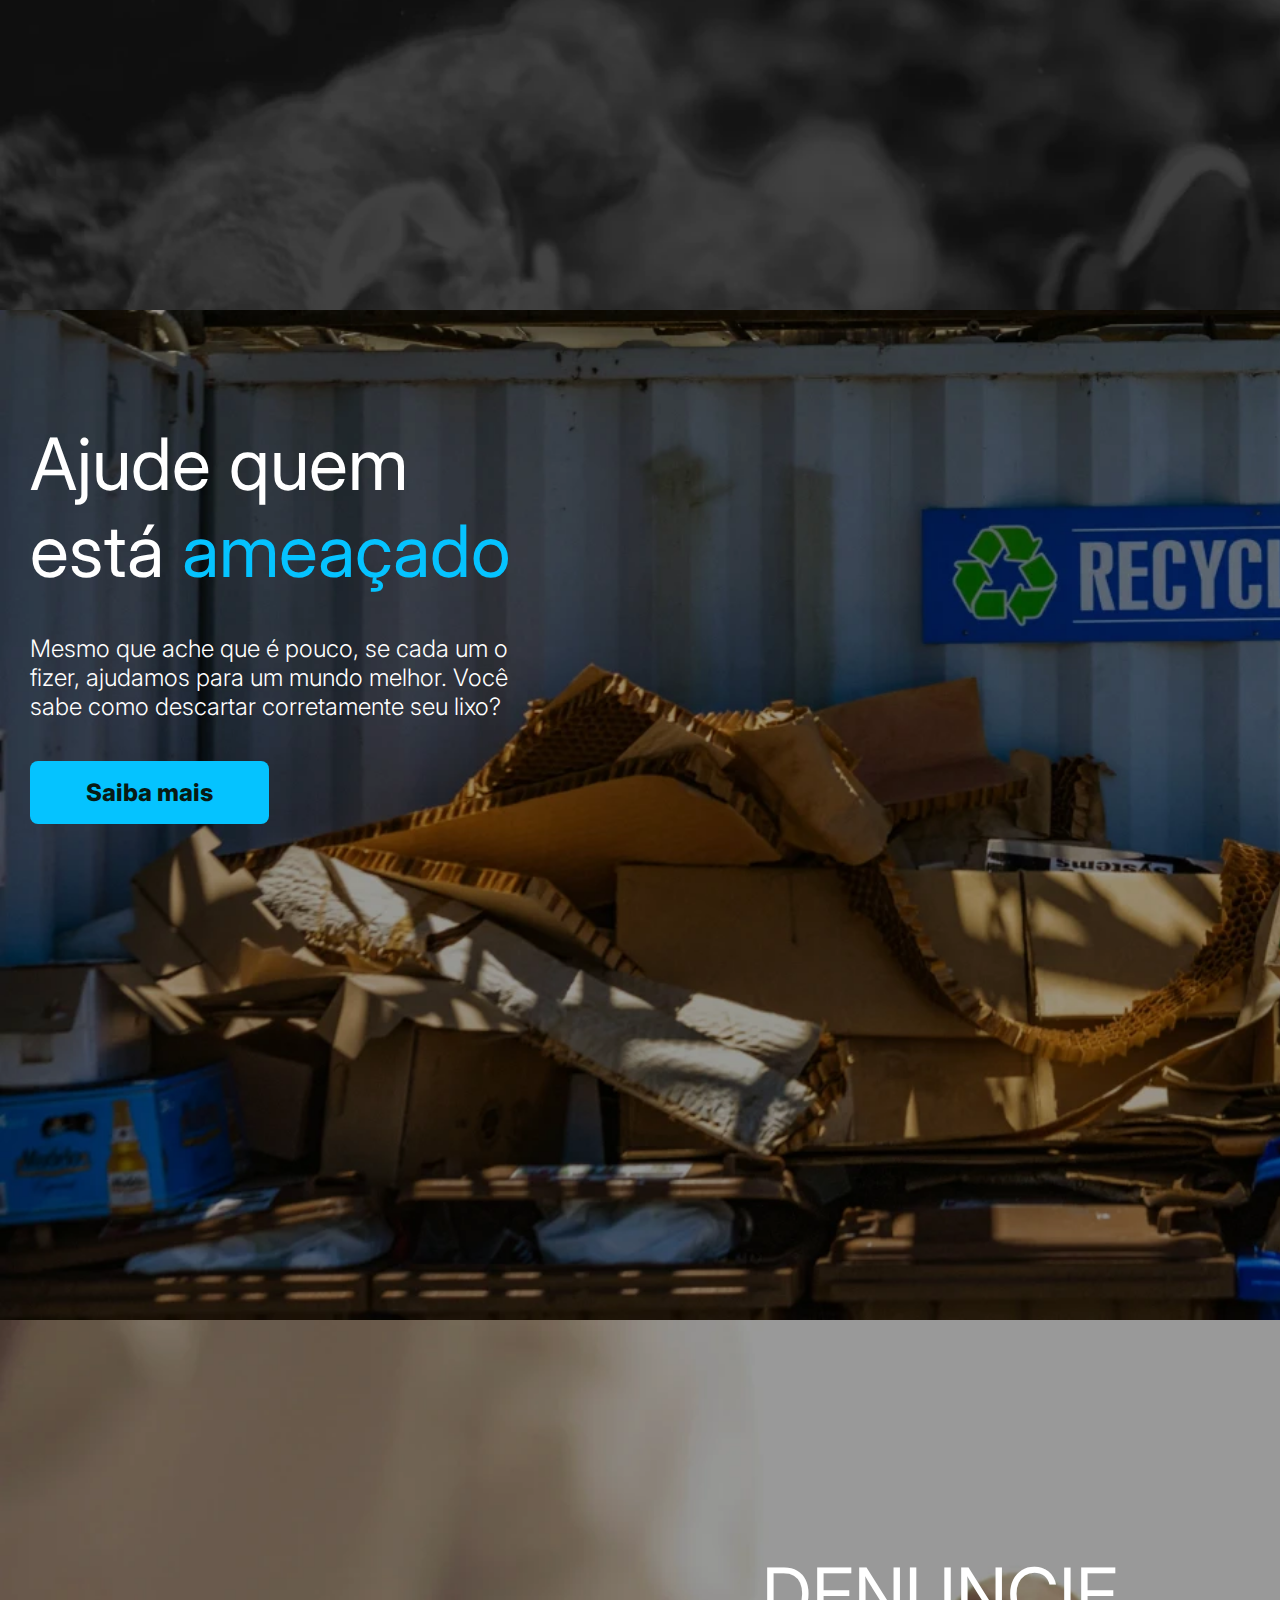
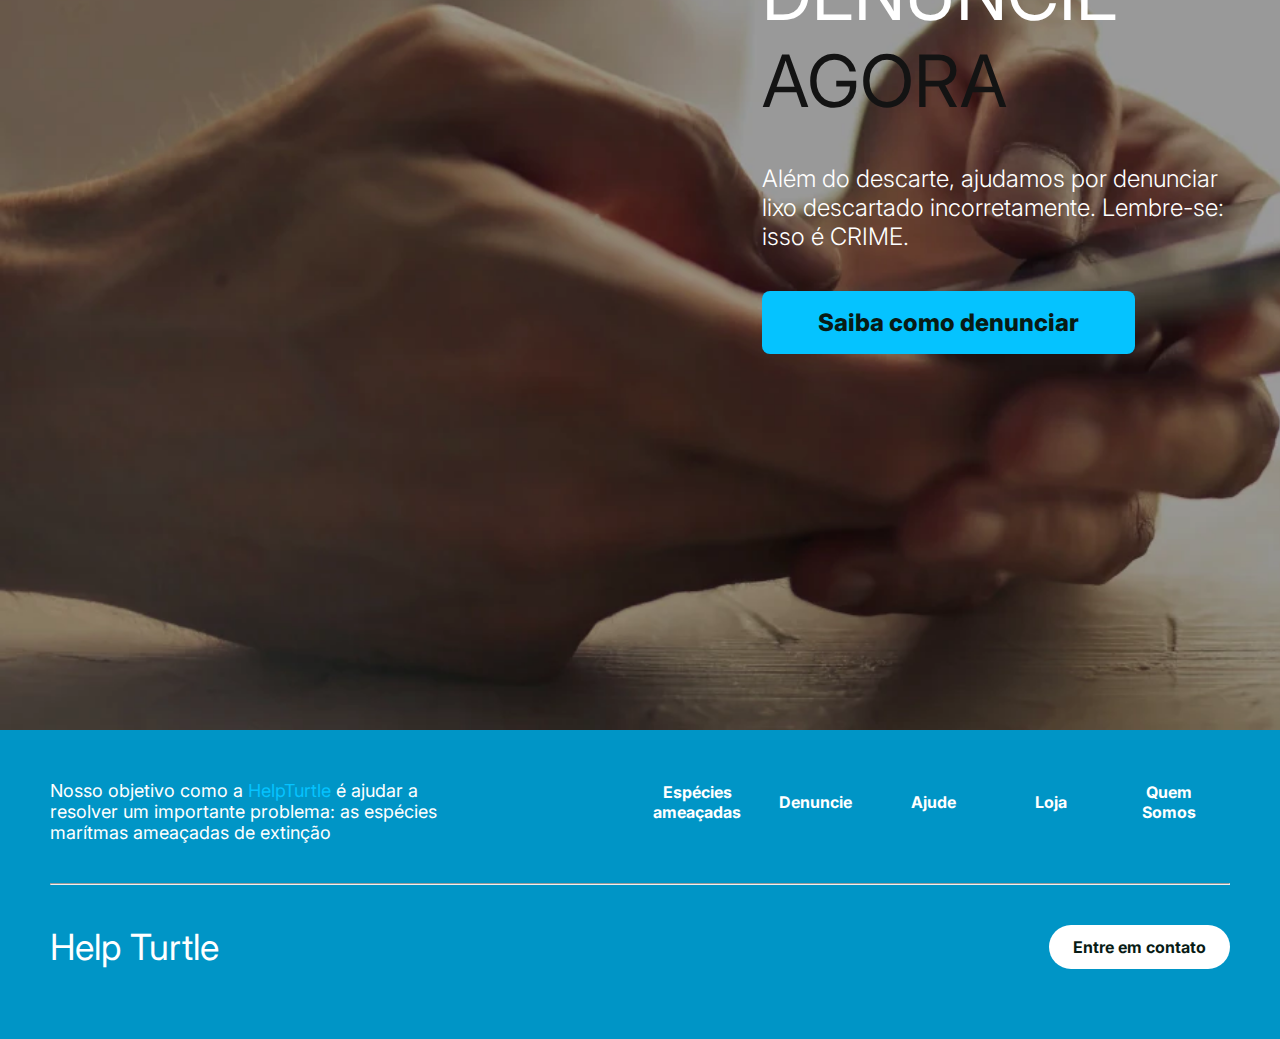
==== commit b5a9ddf4: "media queries ajustado, footer, header, tags, cadastro e outras telas" ====
--- a/index.html
+++ b/index.html
@@ -4,8 +4,8 @@
 <head>
     <meta charset="UTF-8">
     <meta name="viewport" content="width=device-width, initial-scale=1.0">
-    <link rel="icon" type="image/x-icon" href="./assets/images/favicon.ico">
-    <title>Fiapinhos</title>
+    <link rel="icon" type="image/x-icon" href="./assets/save-turtle.ico">
+    <title>HelpTurtle</title>
     <!-- componentes -->
     <link rel="stylesheet" href="./styles/header.css">
     <link rel="stylesheet" href="./styles/hero.css">
@@ -17,14 +17,15 @@
 
     <script src="./scripts/index.js" defer></script>
     <!-- página index -->
-     <link rel="stylesheet" href="">
+    <link rel="stylesheet" href="">
     <link rel="stylesheet" href="./styles/pages/index.css">
 
     <script src="./scripts/contato.js" defer></script>
+    <script src="./scripts/header.js" defer></script>
 </head>
 
 <body>
-    
+
     <header class="h-transparent">
         <nav>
             <a href="./index.html">
@@ -44,7 +45,23 @@
                     <a href="./pages/loja.html">Loja</a>
                 </li>
             </ul>
-            <a href="./pages/perfil.html"><img id="profile" src="./assets/images/profile.svg" alt="Imagem de perfil da pessoa"></a>
+            <a href="./pages/perfil.html"><img id="profile" src="./assets/images/profile.svg"
+                    alt="Imagem de perfil da pessoa"></a>
+
+
+        </nav>
+        <button class="btn-mobile">
+            <img src="./assets/icons/menu.svg" alt="Menu Mobile">
+        </button>
+
+        <nav class="nav-mobile">
+            <ul class="ul-mobile">
+                <li><a href="./pages/previsao.html">Calcular reciclagem</a></li>
+                <li><a href="./pages/especies-ameacadas.html">Espécies ameaçadas</a></li>
+                <li><a href="./pages/quem-somos.html">Quem somos</a></li>
+                <li><a href="./pages/loja.html">Loja</a></li>
+                <li><a href="./pages/perfil.html">Perfil</a></li>
+            </ul>
         </nav>
     </header>
     <button class="chat">
@@ -67,7 +84,7 @@
             <main>
                 <h2>694 espécies marítimas ameaçadas de extinção. Principal motivo? Ação do homem.</h2>
                 <h4>*Segundo estudo da IUCN</h4>
-                <button>Saiba mais</button>
+                <a href="./pages/especies-ameacadas.html" class="no-decor"><button>Saiba mais</button></a>
             </main>
         </div>
     </section>
@@ -78,7 +95,7 @@
                 <h3>Mesmo que ache que é pouco, se cada um o fizer, ajudamos para um mundo melhor. Você sabe como
                     descartar
                     corretamente seu lixo?</h3>
-                <button>Saiba mais</button>
+                <a href="./pages/previsao.html" class="no-decor"><button>Saiba mais</button></a>
             </div>
         </div>
     </section>
@@ -89,78 +106,55 @@
                     <span class="highlight">AGORA</span></h2>
                 <h3>Além do descarte, ajudamos por denunciar lixo descartado incorretamente. Lembre-se: isso é CRIME.
                 </h3>
-                <button>Saiba como denunciar</button>
+                <a href="./pages/denuncie.html" class="no-decor"><button>Saiba como denunciar</button></a>
             </div>
         </div>
     </section>
     <dialog id="favDialog">
         <h3>FORMULÁRIO DE CONTATO</h3>
         <form method="dialog">
-          <p>
-            <label for="nomeUser">Nome</label><br>
-            <input name="nomeUser" id="nomeUser" type="text" autocomplete="name">
-            <br><br>
-            <label for="emailUser">E-mail</label><br>
-            <input name="emailUser" id="emailUser" type="email" autocomplete="email">
-            <br><br>
-            <label for="Mensagem">Mensagem</label><br>
-            <textarea name="Mensagem"  id="messageUser" rows="7" cols="50" autocomplete="name"></textarea>
+            <p>
+                <label for="nomeUser">Nome</label><br>
+                <input name="nomeUser" id="nomeUser" type="text" autocomplete="name">
+                <br><br>
+                <label for="emailUser">E-mail</label><br>
+                <input name="emailUser" id="emailUser" type="email" autocomplete="email">
+                <br><br>
+                <label for="Mensagem">Mensagem</label><br>
+                <textarea name="Mensagem" id="messageUser" rows="7" cols="50" autocomplete="name"></textarea>
 
-          </p>
-          <div>
-            <button id="cancel" type="reset">Cancelar</button>
-            <button type="submit" id="send-message">Enviar</button>
-          </div>
+            </p>
+            <div>
+                <button id="cancel" type="reset">Cancelar</button>
+                <button type="submit" id="send-message">Enviar</button>
+            </div>
         </form>
-      </dialog>
+    </dialog>
     <footer>
         <div class="wrapper">
             <nav>
-                <p>Nosso objetivo como os <span class="highlight">Fiapinhos</span> é ajudar a resolver um importante problema: as espécies marítmas
+                <p>Nosso objetivo como a <span class="highlight">HelpTurtle</span> é ajudar a resolver um importante
+                    problema: as espécies marítmas
                     ameaçadas de extinção</p>
                 <table class="footer-pages">
                     <thead>
                         <tr>
-                            <th>Espécies ameaçadas</th>
-                            <th>Denuncie</th>
-                            <th>Ajude</th>
-                            <th>Loja</th>
+                            <th><a href="./pages/especies-ameacadas.html" class="no-decor">Espécies ameaçadas</a></th>
+                            <th><a href="./pages/denuncie.html" class="no-decor">Denuncie</a></th>
+                            <th><a href="./pages/previsao.html" class="no-decor">Ajude</a></th>
+                            <th><a href="./pages/loja.html" class="no-decor">Loja</a></th>
+                            <th><a href="./pages/quem-somos.html" class="no-decor">Quem Somos</a></th>
+
                         </tr>
                     </thead>
-                    <tbody>
-                        <tr>
-                            <td>Button</td>
-                            <td>Button</td>
-                            <td>Button</td>
-                            <td>Button</td>
-                        </tr>
-                        <tr>
-                            <td>Button</td>
-                            <td>Button</td>
-                            <td>Button</td>
-                            <td>Button</td>
-                        </tr>
-                        <tr>
-                            <td>Button</td>
-                            <td>Button</td>
-                            <td>Button</td>
-                            <td>Button</td>
-                        </tr>
-                        <tr>
-                            <td>Button</td>
-                            <td>Button</td>
-                            <td>Button</td>
-                            <td>Button</td>
-                        </tr>
-                    </tbody>
                 </table>
             </nav>
             <br><br>
             <hr>
             <br>
             <div class="final-footer">
-                <h3>Fiapinhos</h3>
-                <button  class="contact-btn">Entre em contato</button>
+                <h3>Help Turtle</h3>
+                <button class="contact-btn">Entre em contato</button>
             </div>
         </div>
     </footer>
--- a/styles/header.css
+++ b/styles/header.css
@@ -1,78 +1,170 @@
-@import url('./globals.css');
+@import url("./globals.css");
 
-header nav{
-    max-width: 1320px;
-    width: 100%;
-    display: flex;
-    justify-content: space-between;
-    margin: 0 auto;
-    flex-direction: row;
-    align-items: center;
-    min-height: 100px;
+header nav:not(.nav-mobile) {
+  max-width: 1320px;
+  width: 100%;
+  display: flex;
+  justify-content: space-between;
+  margin: 0 auto;
+  flex-direction: row;
+  align-items: center;
+  min-height: 100px;
 }
-header nav ul{
-    list-style-type: none;
-    display: flex;
-    gap: 40px;
-    align-items: center;    
-    
+.fundo-azul{
+  height: fit-content !important;
+  background-color: var(--primary-color) !important;
 }
-header nav a{
-    color: white;
-    text-decoration: none;
-    transition: 0.6s ease-in-out;
+.header-column{
+  display: flex !important;
+  flex-direction: column !important;
+}
+.nav-mobile {
+  display: none;
+  transition: all 0.6s ease-in-out;
+  height: 100vh;
+  width: 100%;
+  background-color: var(--primary-color);
+  color: white;
+}
+.btn-mobile img{
+  filter: invert(1) !important;
+}
+.nav-mobile nav ul{
+  transition: all 0.6s ease-in-out;
+  width: 100%;
+  display: flex;
+  flex-direction: column !important;
+  align-items: center;
+  justify-content: start;
 }
 
-header h2{
-    font-size: 36px;
-    font-weight: 400;
-    color: var(--primary-color);
+.open-nav-mobile {
+  display: flex !important;
+  width: 100%;
+  display: flex;
+  flex-direction: column !important;
+  align-items: center;
+  justify-content: start; 
+  transition: all 0.6s ease-in-out;
+}
+.open-nav-mobile nav ul{
+  display: flex !important;
+  flex-direction: column !important;
+}
+header nav ul {
+  list-style-type: none;
+  display: flex;
+  gap: 40px;
+  align-items: center;
+}
+header nav a {
+  color: white;
+  text-decoration: none;
+  transition: 0.6s ease-in-out;
 }
 
-header :not(.h-transparent) h2{
-    color: white;
+header h2 {
+  font-size: 36px;
+  font-weight: 400;
+  color: var(--primary-color);
 }
 
-header nav ul li a{
-    font-size: 20px;
-    color: white;
-    transition: 0.6s ease-in-out;
-}
-header nav a:hover, header nav ul li:hover{
-    transition: 0.6s ease-in-out;
-    transform: scale(1.25);
+header :not(.h-transparent) h2 {
+  color: white;
 }
 
-header:not(.h-transparent){
-    display: block;
-    background-color: var(--primary-color);
+header nav ul li a {
+  font-size: 20px;
+  color: white;
+  transition: 0.6s ease-in-out;
+}
+header nav a:hover,
+header nav ul li:hover {
+  transition: 0.6s ease-in-out;
+  transform: scale(1.25);
 }
 
-.h-transparent{
-    margin-bottom: -100px;
-    background-color: transparent;
-    width: 100%;
+header:not(.h-transparent) {
+  display: block;
+  background-color: var(--primary-color);
 }
 
-@media screen and (max-width: 767px) {
-    header{
-        width: 100%;
-    }
-    header nav{
-        width: auto !important;
-        padding: 0 20px;
-    }
-    header nav ul{
-        gap: 0;
-        display: none;
-    }
-    header nav img{
-        display: none;
-    }
-    
-
+.h-transparent {
+  margin-bottom: -100px;
+  background-color: transparent;
+  width: 100%;
+}
+.h-transparent-resized{
+  margin-bottom: -400px;
+  background-color: transparent;
+  width: 100%;
+}
+.btn-mobile {
+  display: none;
+  background-color: transparent !important;
+  width: min-content !important;
+  height: min-content !important;
+}
+.btn-mobile img {
+  height: 30px;
+  transition: all 0.6s;
+}
+.rotate-img {
+  img {
+    transform: rotate(90);
+  }
+}
+.resize-header{
+  display: flex;
+  flex-direction: column;
+  min-height: none;
+  height: max-content;
+}
+.ul-mobile{
+  display: flex;
+  flex-direction: column;
+  gap: 10px;
+}
+.ul-mobile li{
+  letter-spacing: 50% !important;
+  font-size: medium;
+  font-weight: 200;
+  
 }
 
 
 
+@media screen and (max-width: 767px) {
+  header {
+    width: 100%;
+    display: flex !important;
+    flex-direction: row;
+    align-items: center;
+    justify-content: space-evenly;
+    height: max-content;
+  }
 
+  header nav:not(.nav-mobile) {
+    width: auto !important;
+    padding: 0 20px;
+  }
+  header nav:not(.nav-mobile) ul {
+    gap: 0;
+    display: none;
+  }
+  header nav img {
+    display: none;
+  }
+  .btn-mobile {
+    display: block !important;
+    padding: 10px 20px;
+    width: min-content;
+    border: none;
+  }
+  nav:not(.nav-mobile) {
+    width: min-content !important;
+    max-width: none !important;
+    padding: 0 !important;
+    margin: 0 !important;
+  }
+}
--- a/styles/hero.css
+++ b/styles/hero.css
@@ -2,6 +2,11 @@
 
 .hero-transparent {
   padding-top: 110px;
+  width: 100%;
+  height: 100vh;
+}
+.hero-transparent-resized{
+  padding-top: 410px;
   width: 100%;
   height: 100vh;
 }
--- a/styles/chatbot.css
+++ b/styles/chatbot.css
@@ -1,6 +1,7 @@
 @import url('../styles/globals.css');
 /* adicionar chatbot como modal */
 .chat{
+    display: none;
     padding: 30px;
     border-radius: 50%;
     border: none;
@@ -15,12 +16,14 @@
 
 }
 .chat:hover{
+    display: none;
     transform: scale(1.5) !important;
     transition: 0.6s ease-in-out;
 }
 
 
 .chat img{
+    display: none;
     width: 100%;
     height: 100%;
     object-fit: contain;
--- a/styles/button.css
+++ b/styles/button.css
@@ -18,5 +18,10 @@
 }
 
 @media screen and (max-width: 767px) {
-    
+    button{
+        width: 150px;
+        padding: 10px 20px;
+        font-size: 16px;
+    }
+
 }
--- a/styles/footer.css
+++ b/styles/footer.css
@@ -4,6 +4,7 @@
     color: white;
     width: 100%;
 }
+footer p
 
 .resize-position{
     position: absolute !important;
@@ -90,13 +91,40 @@
     justify-self: center;
     margin: 0 15px;
 }
+footer table tbody{
+    display: none;
+}
 
-@media screen and (max-width: 480px){
+.contact-btn{
+    border: none;
+
+}
+a{
+    color: white;
+}
+@media screen and (min-width: 768px) and (max-width: 1024px) {
+    footer nav{
+        display: flex;
+        justify-content: space-evenly;
+    }
+}
+
+@media screen and (max-width: 767px){
     footer .wrapper, footer .wrapper nav, footer .wrapper .final-footer{
+        display: flex;
+        justify-items: center;
         justify-content: center; 
+        align-items: center;
+        align-content: center;
     } 
-    footer .wrapper .final-footer{
+    .final-footer, footer{
+        display: flex;
         gap: 20px;
+        flex-direction: column !important;
+    }
+    footer .wrapper{
+        display: flex;
+        flex-direction: column !important;
     }
     footer table{
         margin: 20px 0;
@@ -107,6 +135,7 @@
     }
     footer table th{
         width: 100% !important;
+        text-align: center;
     }
     footer table thead tr{
         width: 100%;
@@ -116,13 +145,22 @@
         font-size: 24px;
         text-align: left;    
     }
-        
+    footer nav p{ 
+        max-width: none !important;
+        width: 100%;
+        text-align: center;
+    }  
+    footer .wrapper nav{
+        width: max-content;
+        align-self: center;
+    }       
+    footer .wrapper{
+        align-items: center;
+    }
+    
 
 
 } 
-footer table tbody{
-    display: none;
-}
 
 
 
--- a/styles/contato.css
+++ b/styles/contato.css
@@ -1,3 +1,4 @@
+
 #favDialog{
     margin: 0 auto;
     align-self: center;
@@ -40,6 +41,9 @@
     text-transform: uppercase;
     padding: 13px 23px;
     justify-content: center;
+    background-color: var(--primary-color);
+    border: none;
+    color: var(--green);
 }
 
 #favDialog h3{
@@ -48,3 +52,12 @@
     font-weight: 500;
     margin: 10px 0;
 }
+
+@media screen and (max-width: 767px){
+    #favDialog input, #favDialog textarea{
+        width: calc(100% - 20px);
+    }
+    #favDialog{
+        margin: 20px;
+    }
+}--- a/styles/globals.css
+++ b/styles/globals.css
@@ -24,4 +24,9 @@
 
 .highlight{
     color: var(--third-color);
+}
+
+a.no-decor{
+    text-decoration: none;
+    
 }--- a/styles/pages/index.css
+++ b/styles/pages/index.css
@@ -70,9 +70,7 @@
     margin-top: 120px;
 }
 
-@media screen and (max-width: 767px) {
-    
-}
+
 #denuncie .wrapper .wrapper-content{
     display: flex;    
     width: 40%;
@@ -92,6 +90,8 @@
 @media screen and (max-width: 767px) {
     #especies-ameacadas div{
         flex-direction: column !important;
+        margin-top: 0;
+        margin: 20px;
     }
     #especies-ameacadas, #hero-home, #denuncie, #ajude{
         width: calc(100% - 30px) !important;
@@ -105,6 +105,12 @@
     
     #denuncie .wrapper{
         flex-direction: column !important;
+    }
+    #ajude .wrapper, #denuncie .wrapper{
+        margin: 20px;
+    }
+    #denuncie .wrapper h2{
+        font-size: 38px !important;
     }
     section{
         height: max-content !important;
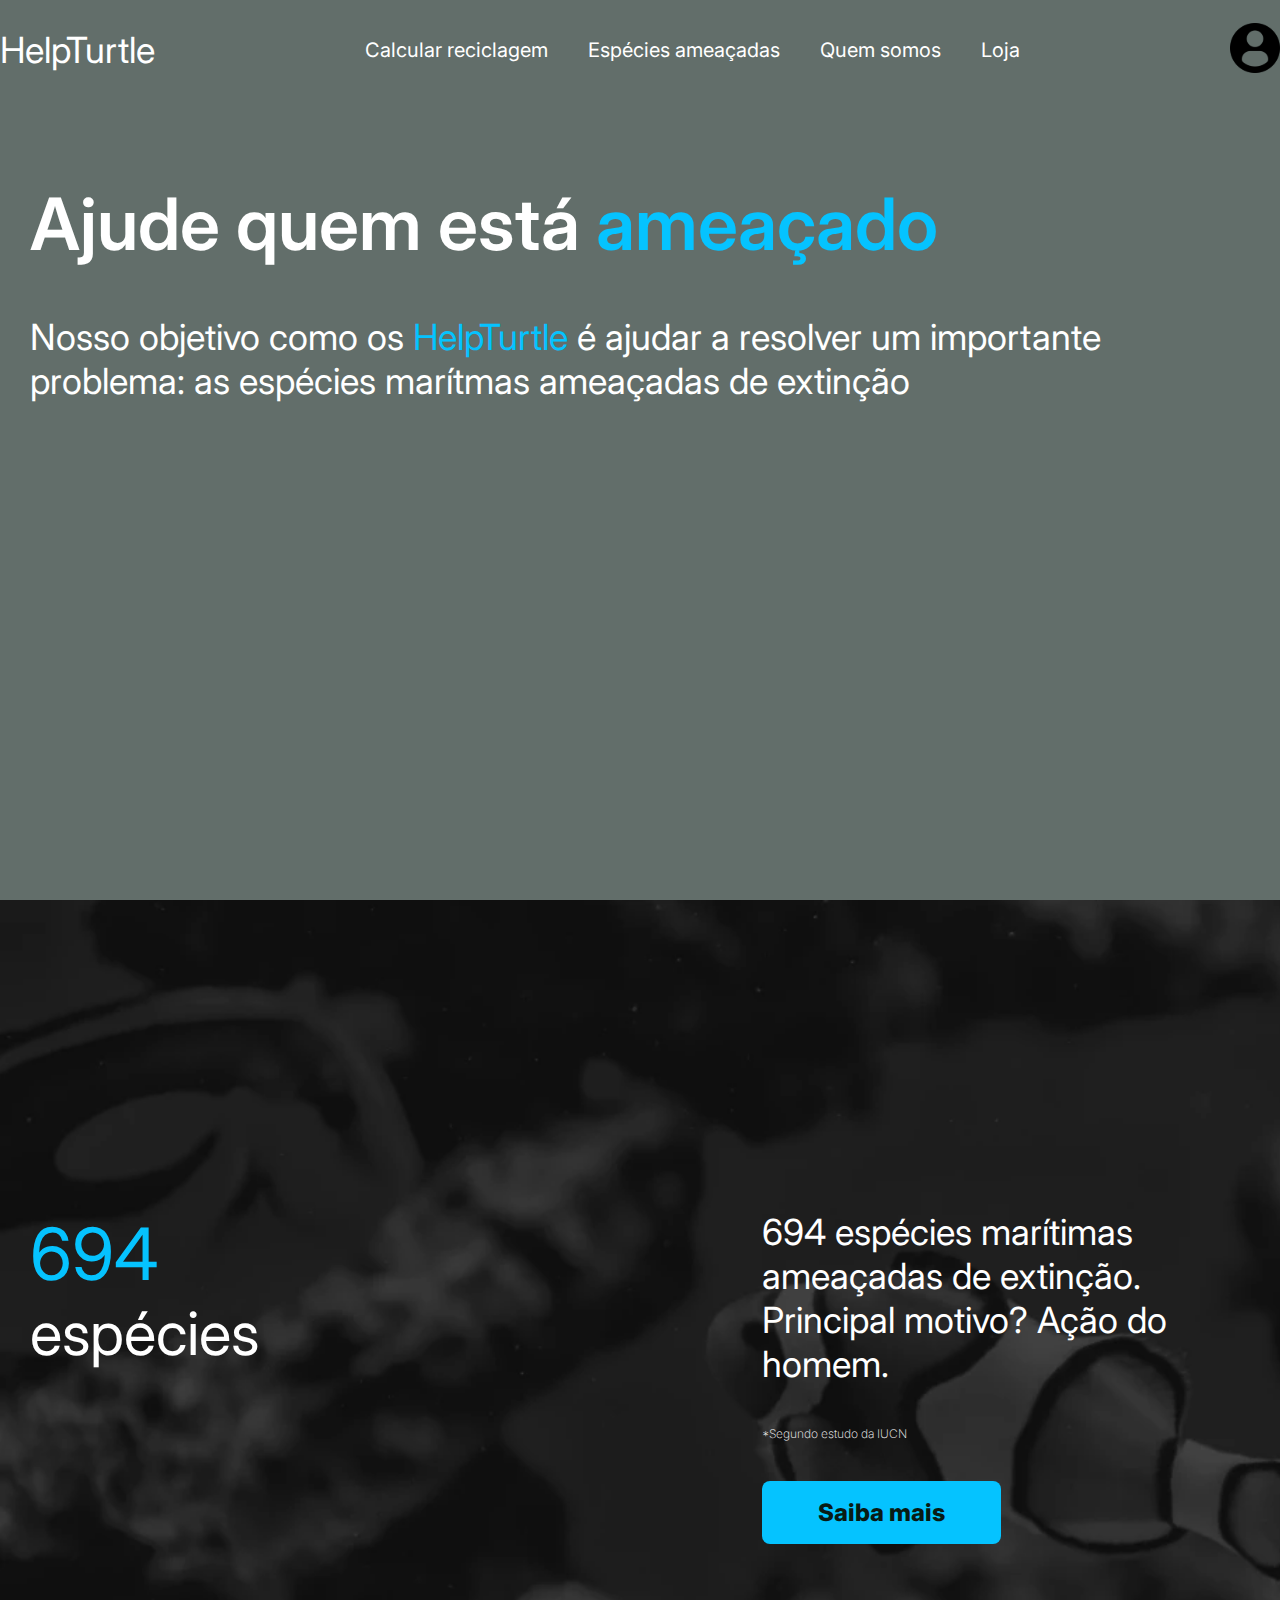
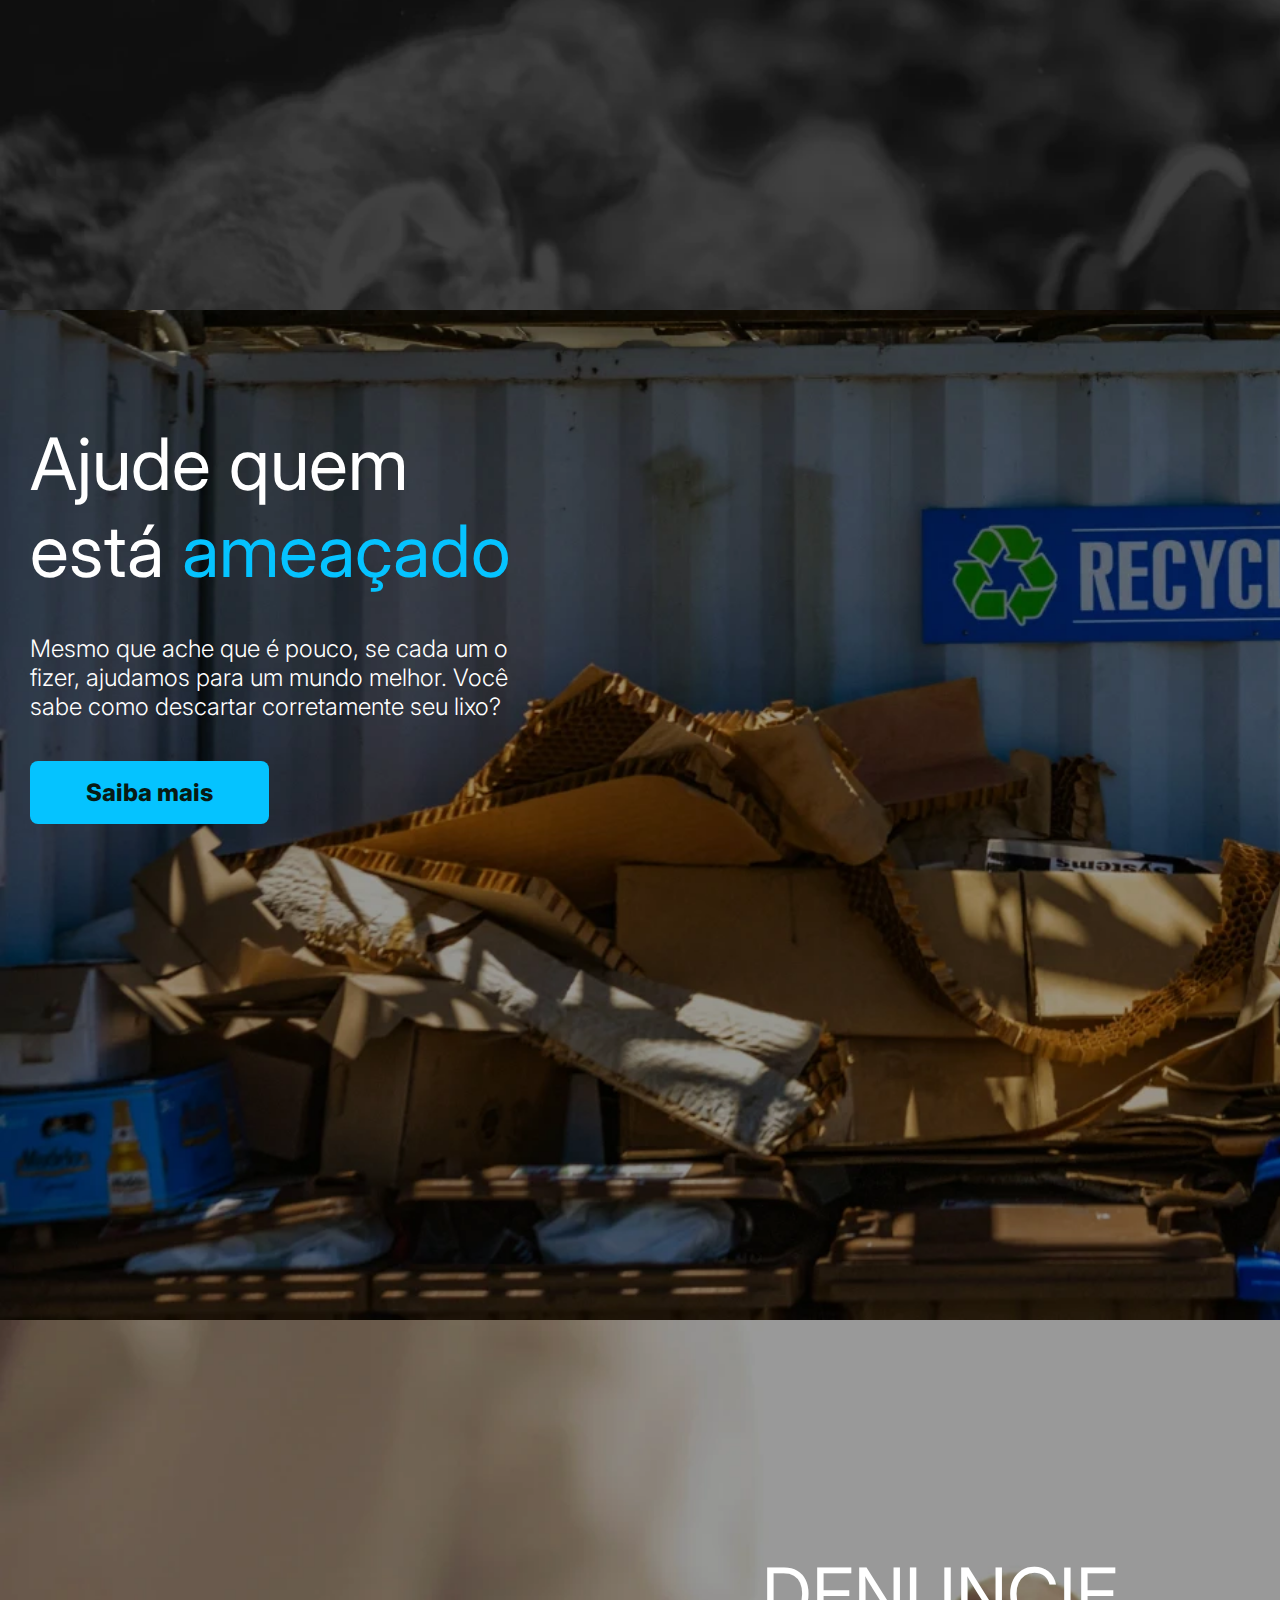
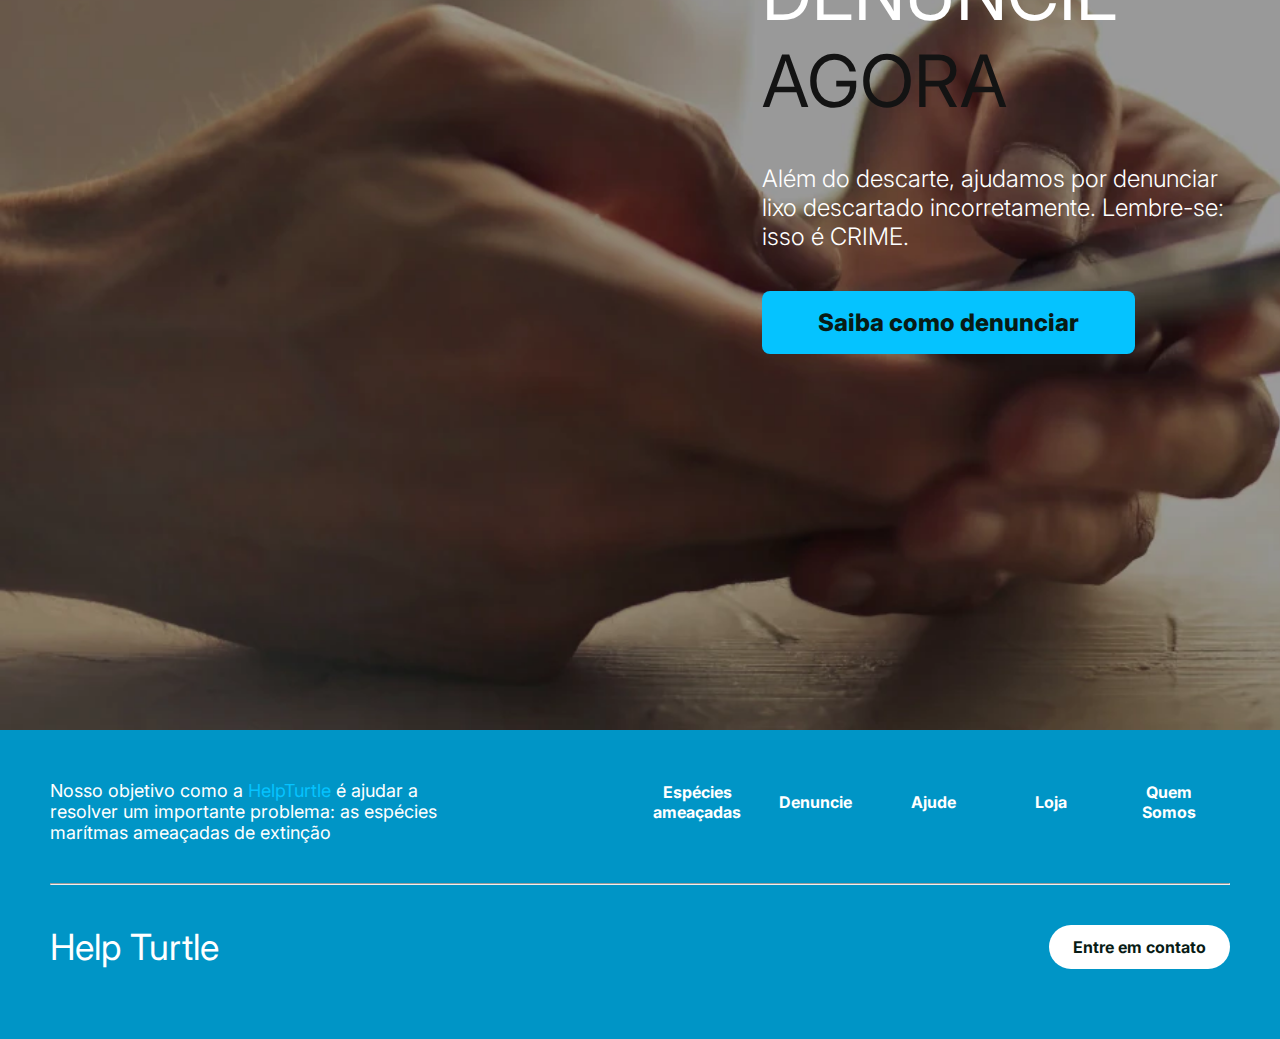
==== commit aec57c10: "adicionado quem somos ao header principal" ====
--- a/index.html
+++ b/index.html
@@ -39,7 +39,7 @@
                     <a href="./pages/especies-ameacadas.html">Espécies ameaçadas</a>
                 </li>
                 <li>
-                    <a href="./pages/denuncie.html">Denuncie</a>
+                    <a href="./pages/quem-somos.html">Quem somos</a>
                 </li>
                 <li>
                     <a href="./pages/loja.html">Loja</a>
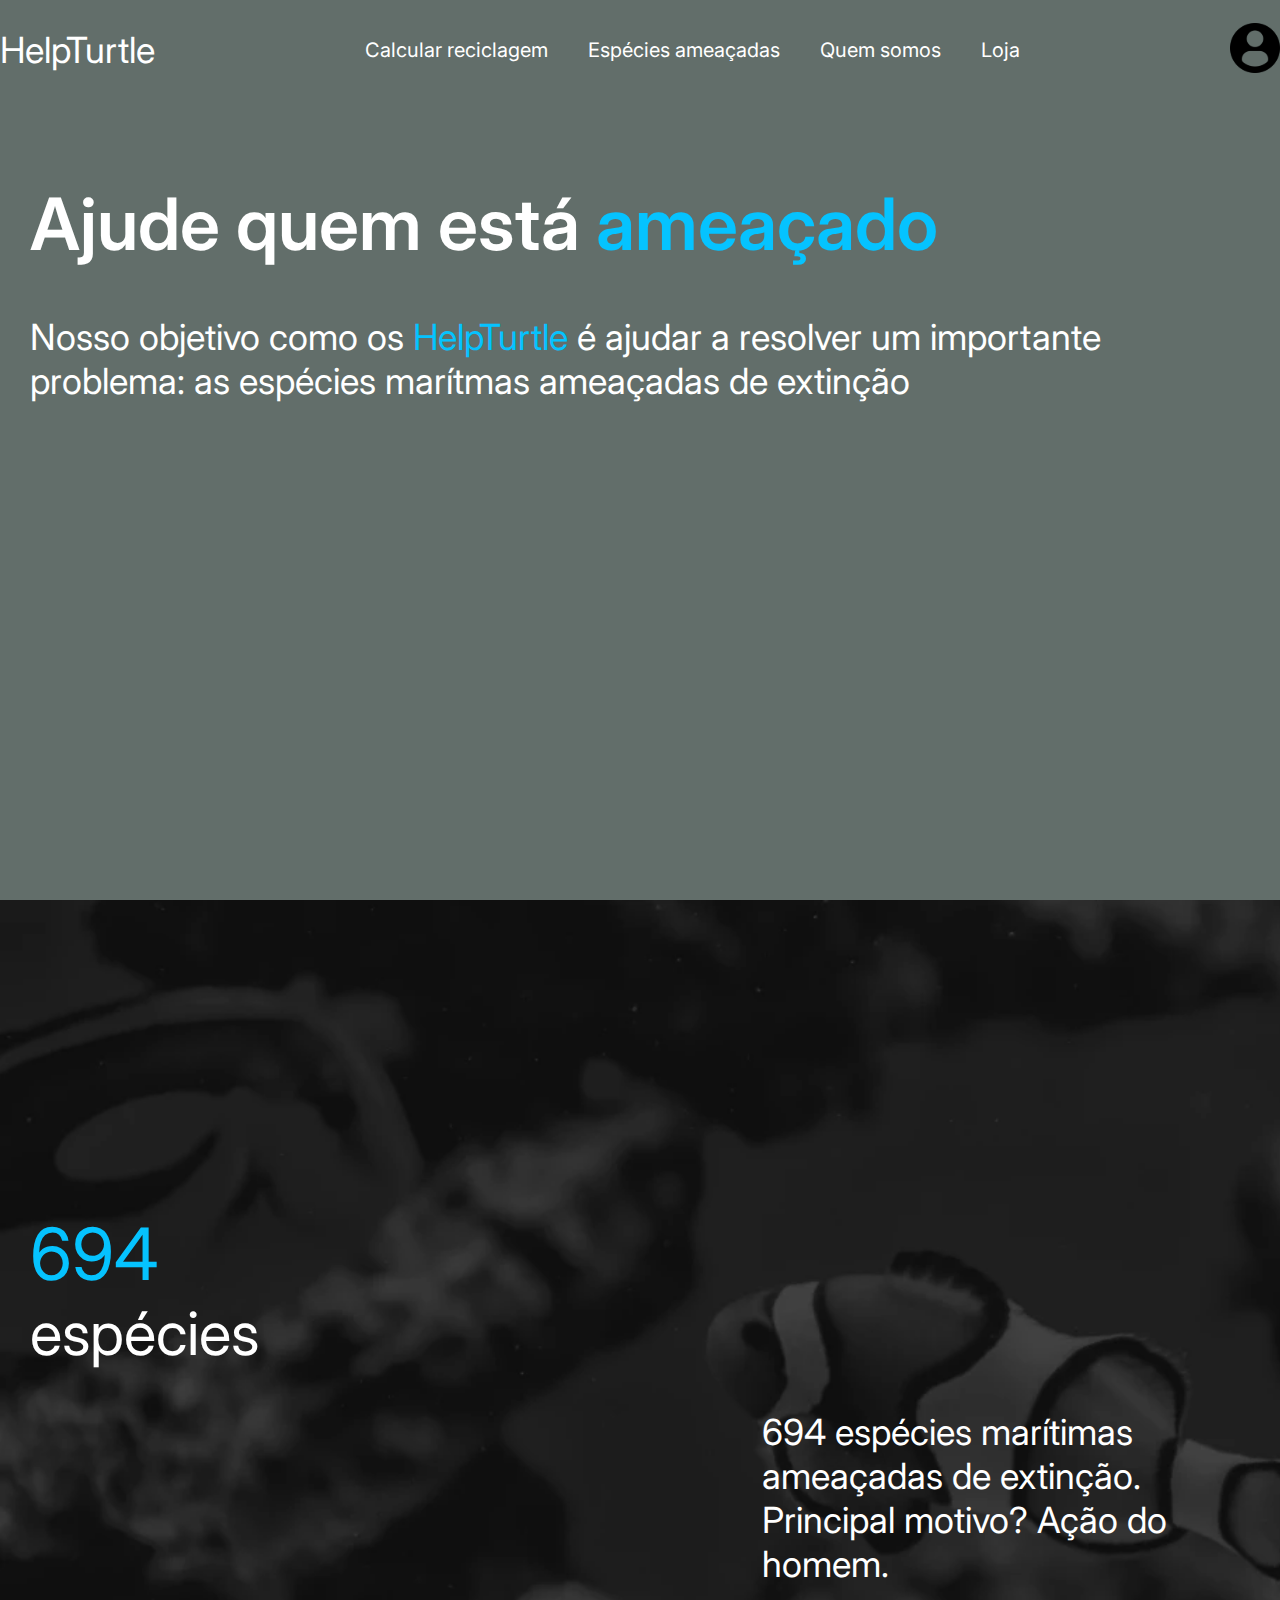
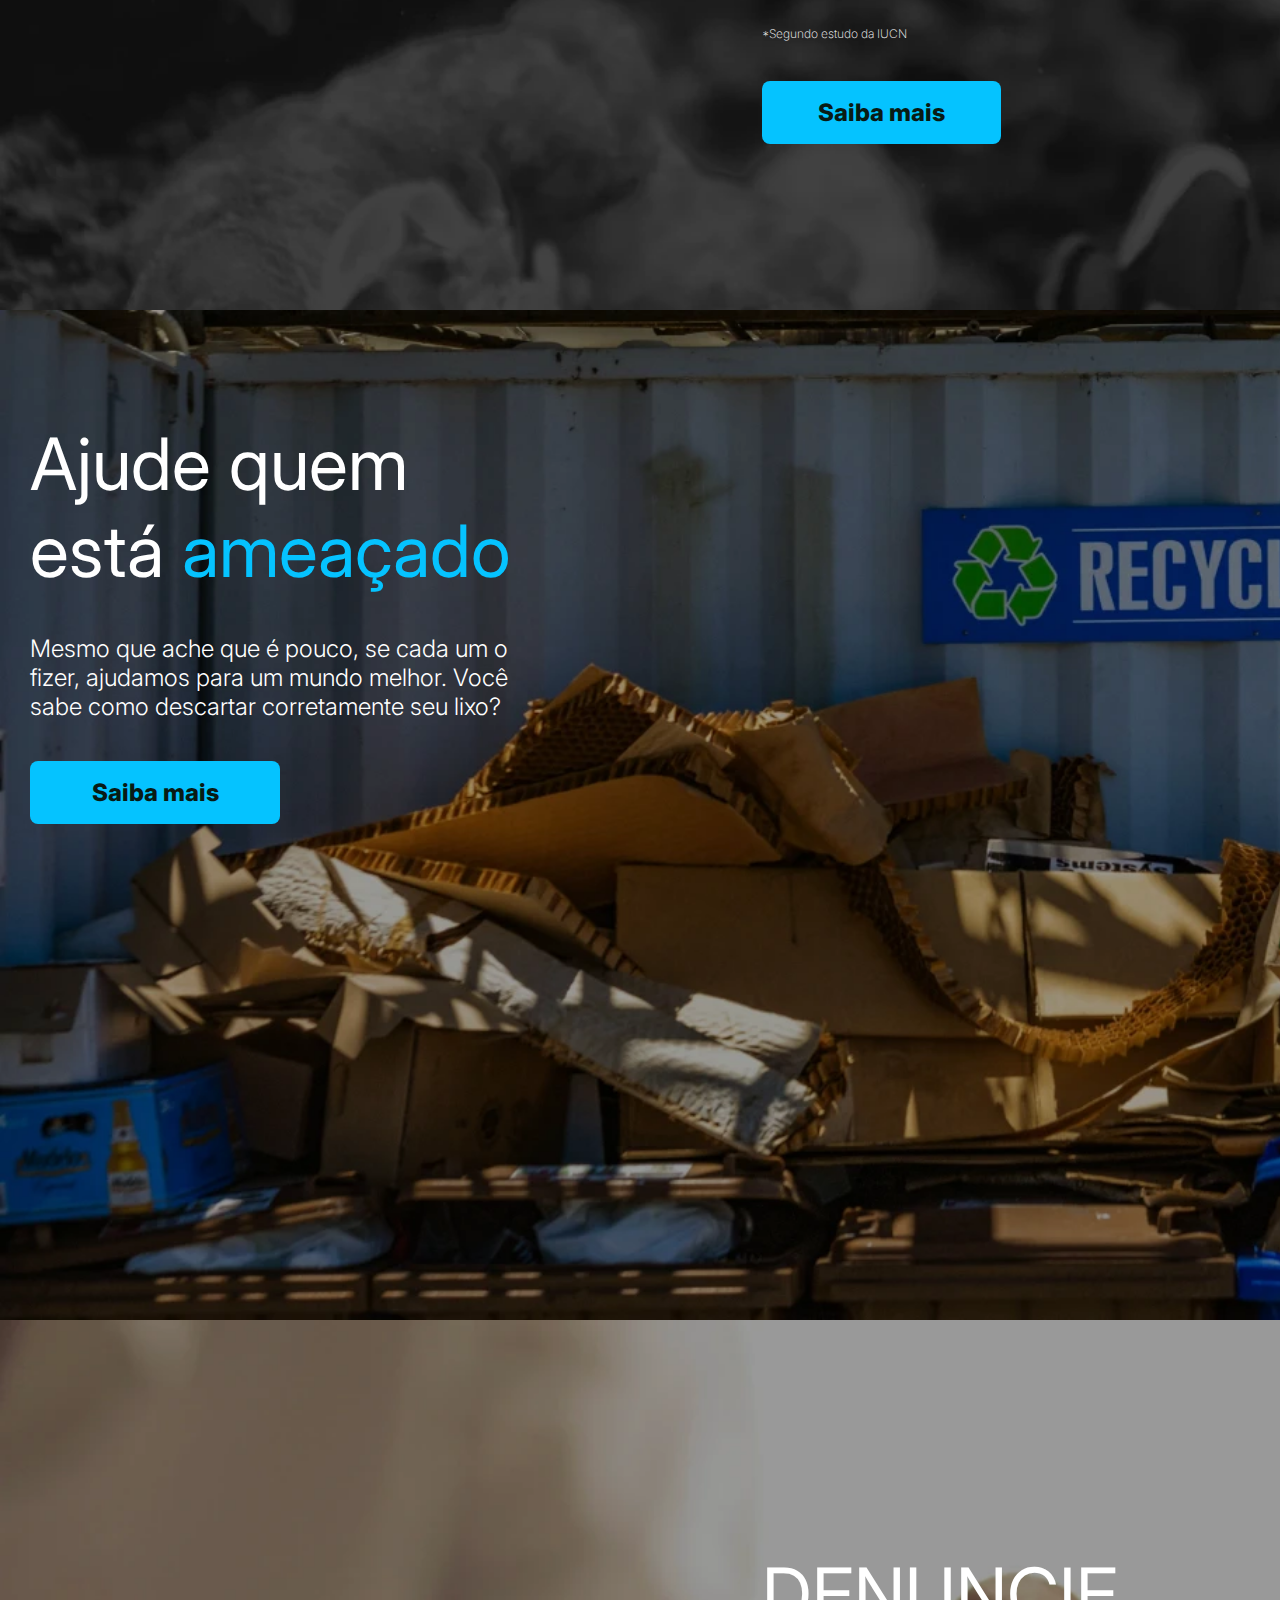
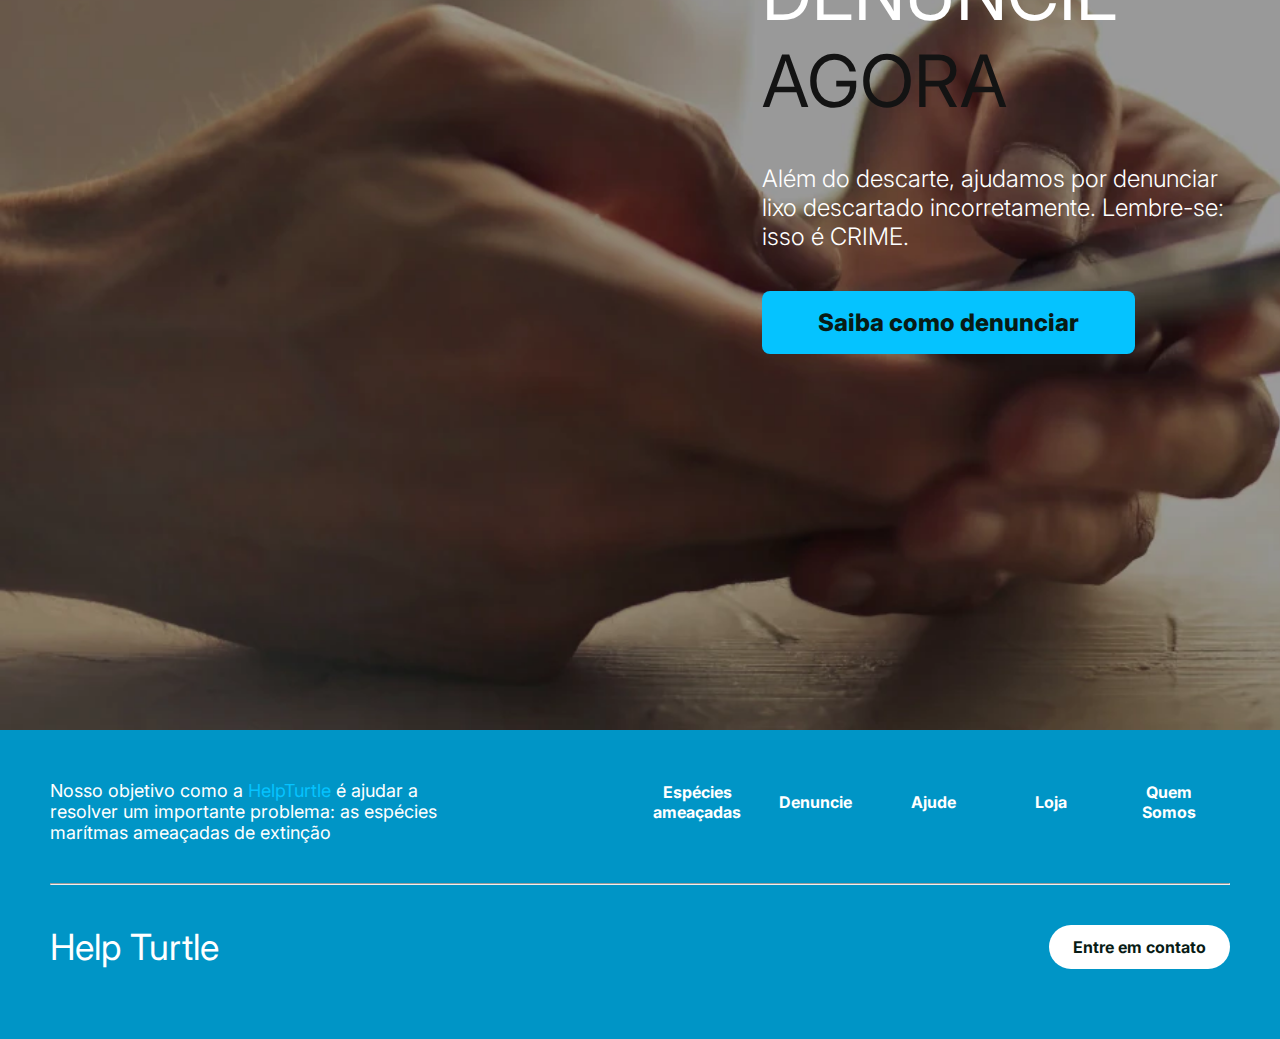
==== commit ed9cd754: "checked and treated erros w3validator" ====
--- a/index.html
+++ b/index.html
@@ -17,7 +17,6 @@
 
     <script src="./scripts/index.js" defer></script>
     <!-- página index -->
-    <link rel="stylesheet" href="">
     <link rel="stylesheet" href="./styles/pages/index.css">
 
     <script src="./scripts/contato.js" defer></script>
@@ -81,11 +80,11 @@
             <aside>
                 <h2 class="subtitle"><span class="highlight">694</span><br>espécies</h2>
             </aside>
-            <main>
+            <div class="main">
                 <h2>694 espécies marítimas ameaçadas de extinção. Principal motivo? Ação do homem.</h2>
                 <h4>*Segundo estudo da IUCN</h4>
                 <a href="./pages/especies-ameacadas.html" class="no-decor"><button>Saiba mais</button></a>
-            </main>
+            </div>
         </div>
     </section>
     <section class="hero-transparent" id="ajude">
@@ -95,7 +94,7 @@
                 <h3>Mesmo que ache que é pouco, se cada um o fizer, ajudamos para um mundo melhor. Você sabe como
                     descartar
                     corretamente seu lixo?</h3>
-                <a href="./pages/previsao.html" class="no-decor"><button>Saiba mais</button></a>
+                <button><a href="./pages/previsao.html" class="no-decor"></a>Saiba mais</a></button>
             </div>
         </div>
     </section>
@@ -120,7 +119,7 @@
                 <label for="emailUser">E-mail</label><br>
                 <input name="emailUser" id="emailUser" type="email" autocomplete="email">
                 <br><br>
-                <label for="Mensagem">Mensagem</label><br>
+                <label>Mensagem</label><br>
                 <textarea name="Mensagem" id="messageUser" rows="7" cols="50" autocomplete="name"></textarea>
 
             </p>
--- a/styles/globals.css
+++ b/styles/globals.css
@@ -28,5 +28,4 @@
 
 a.no-decor{
     text-decoration: none;
-    
 }--- a/styles/pages/index.css
+++ b/styles/pages/index.css
@@ -27,7 +27,7 @@
     width: 100%;
 }
 
-#especies-ameacadas main{
+#especies-ameacadas .main{
     width: 40%;
     display: flex;
     flex-direction: column;
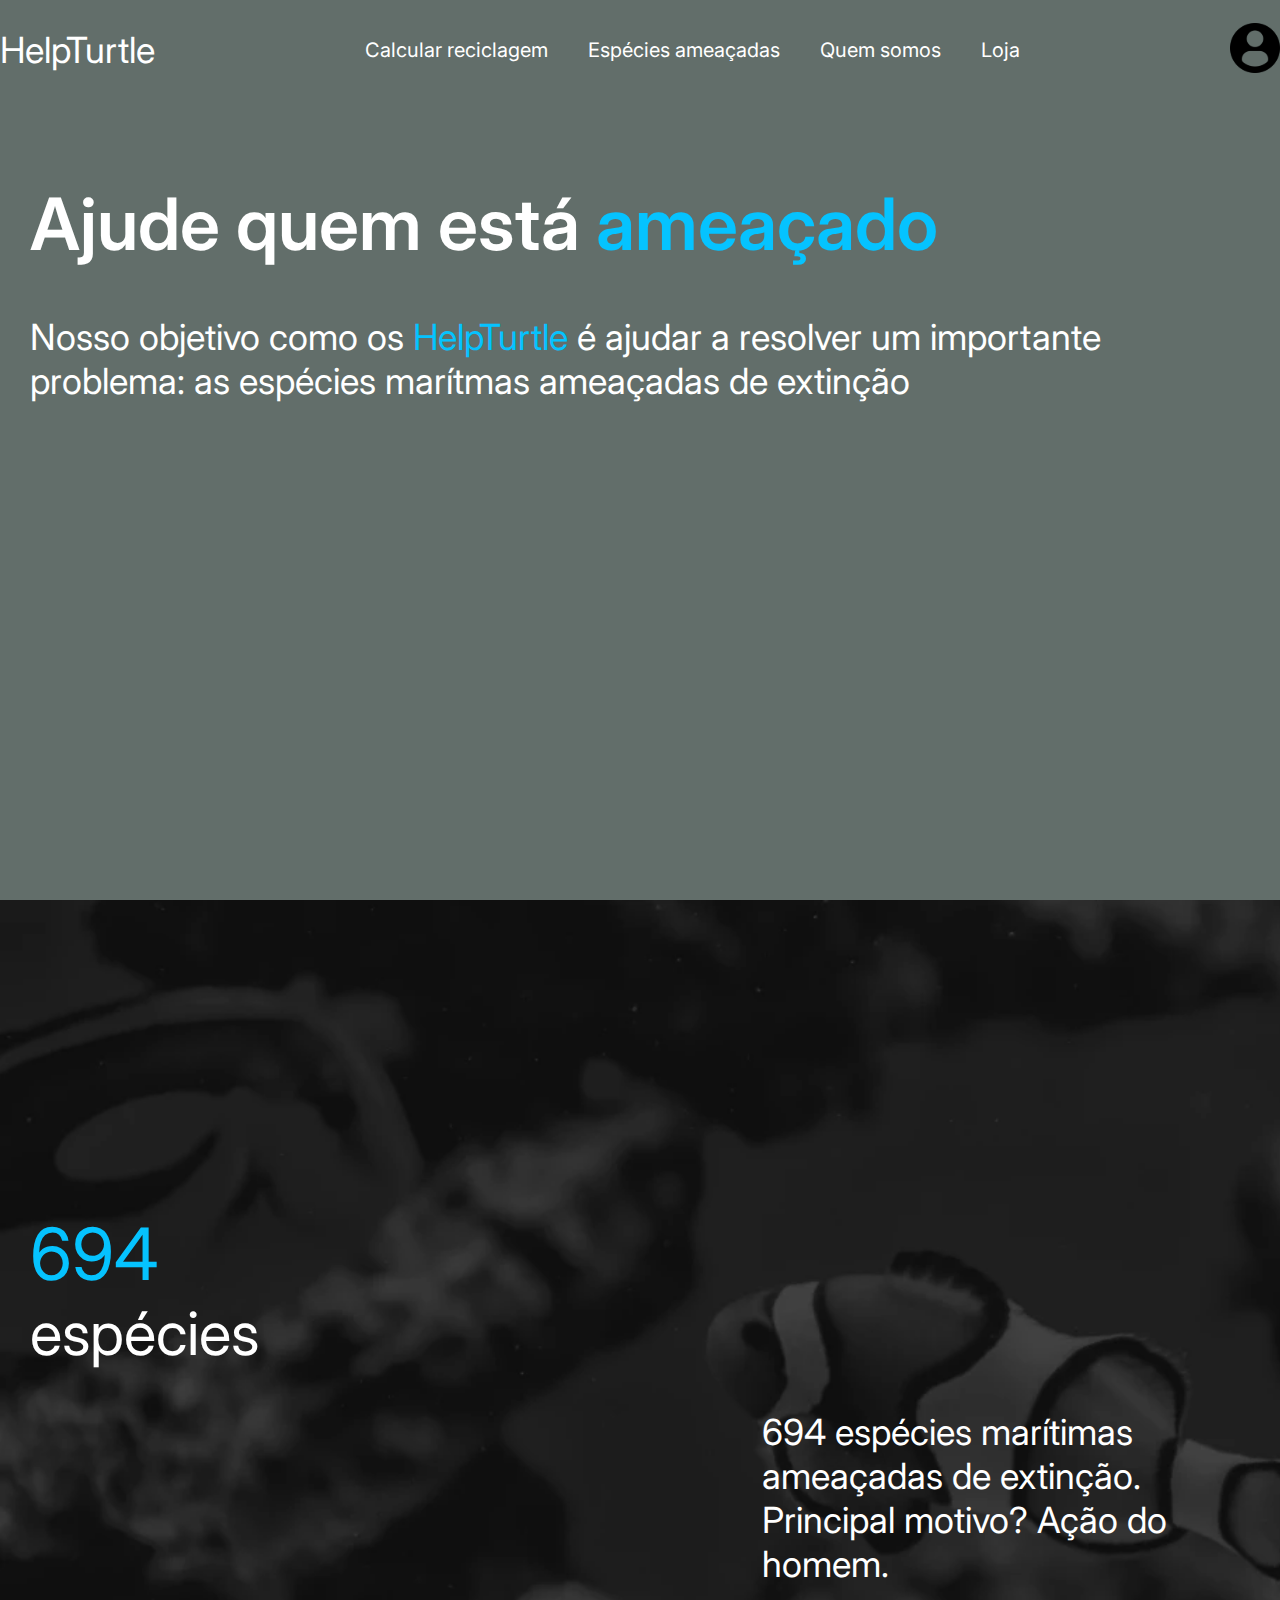
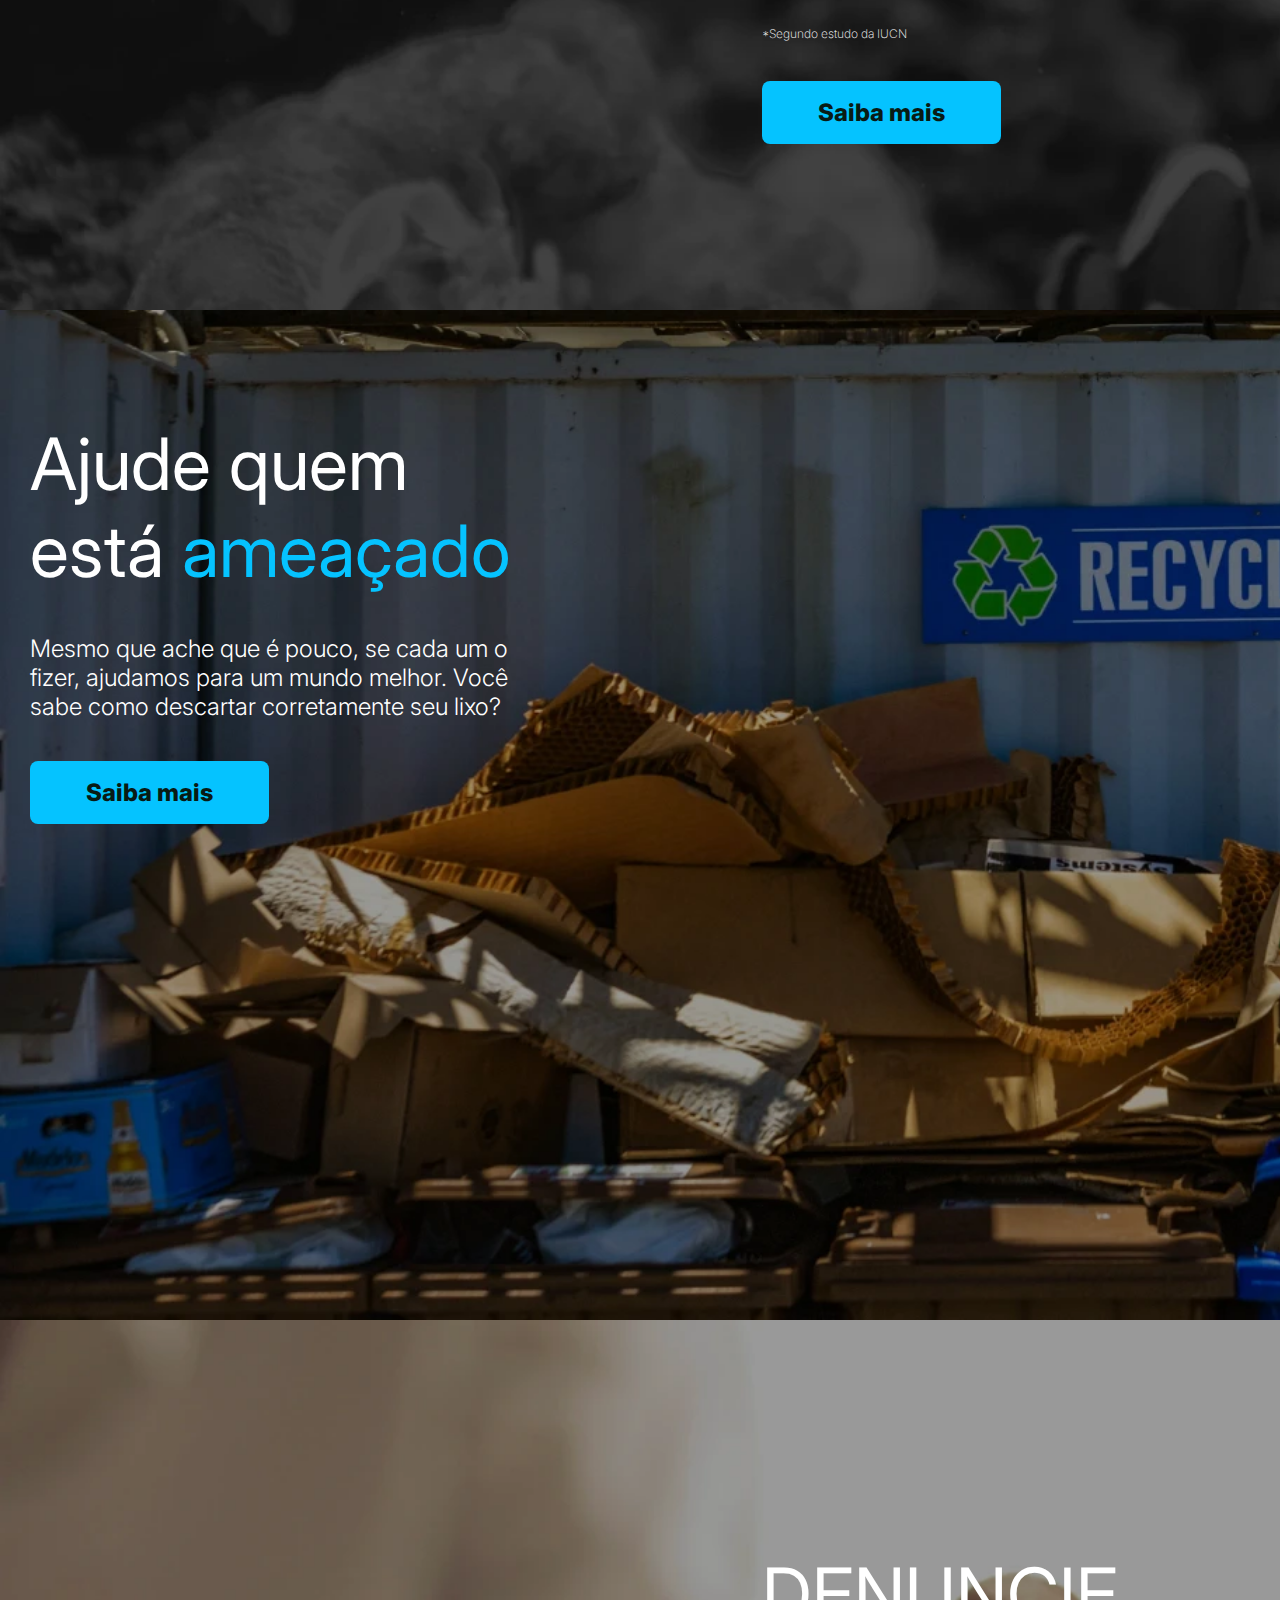
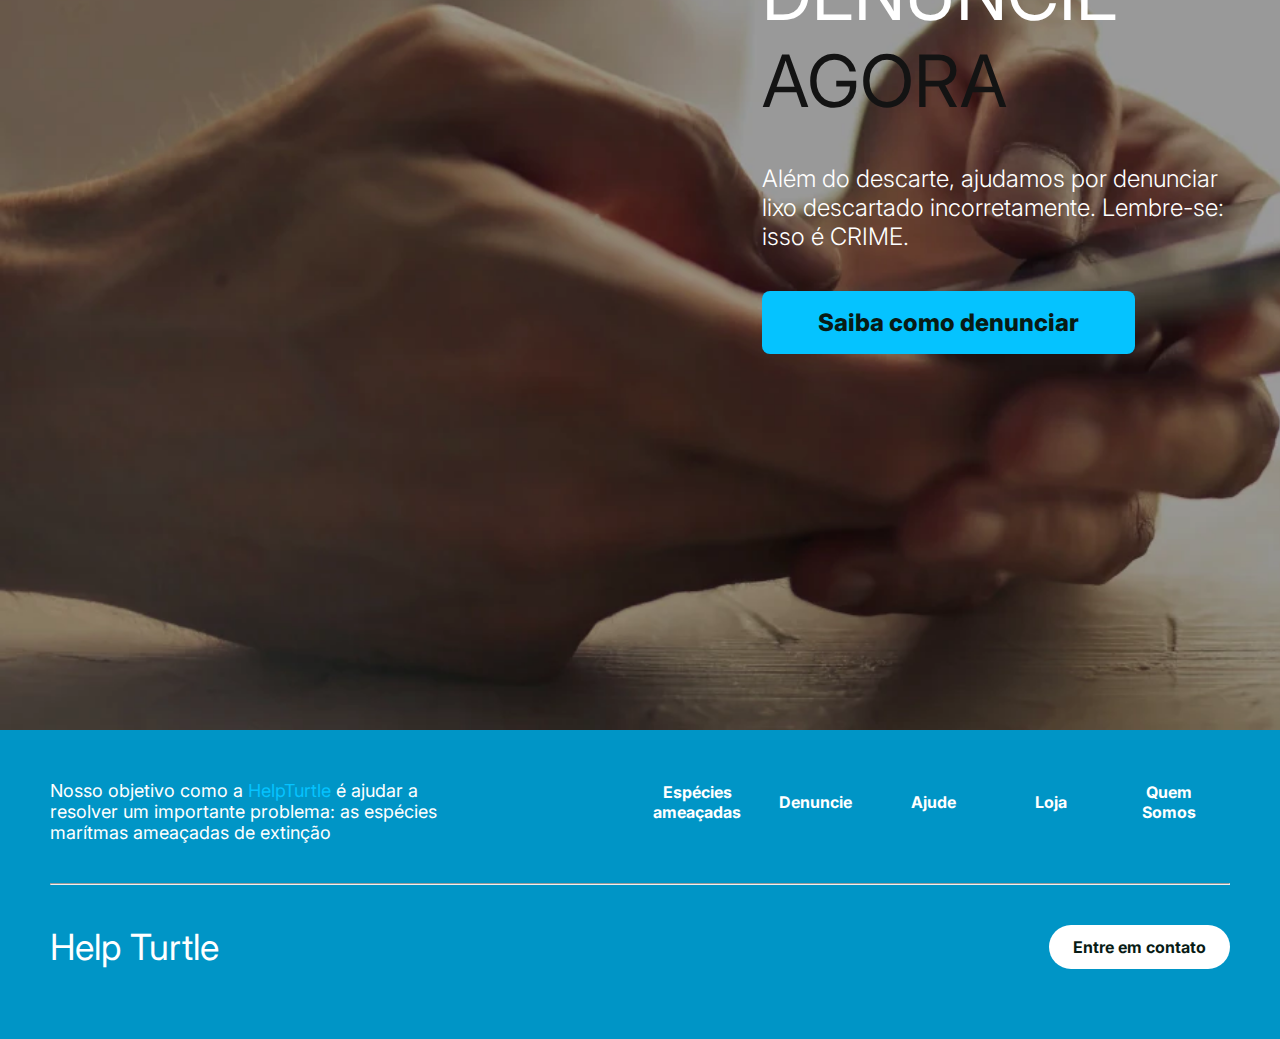
==== commit 677336ee: "error with form on denuncie" ====
--- a/index.html
+++ b/index.html
@@ -94,7 +94,7 @@
                 <h3>Mesmo que ache que é pouco, se cada um o fizer, ajudamos para um mundo melhor. Você sabe como
                     descartar
                     corretamente seu lixo?</h3>
-                <button><a href="./pages/previsao.html" class="no-decor"></a>Saiba mais</a></button>
+                    <a href="./pages/previsao.html" class="no-decor"><button>Saiba mais</button></a>
             </div>
         </div>
     </section>
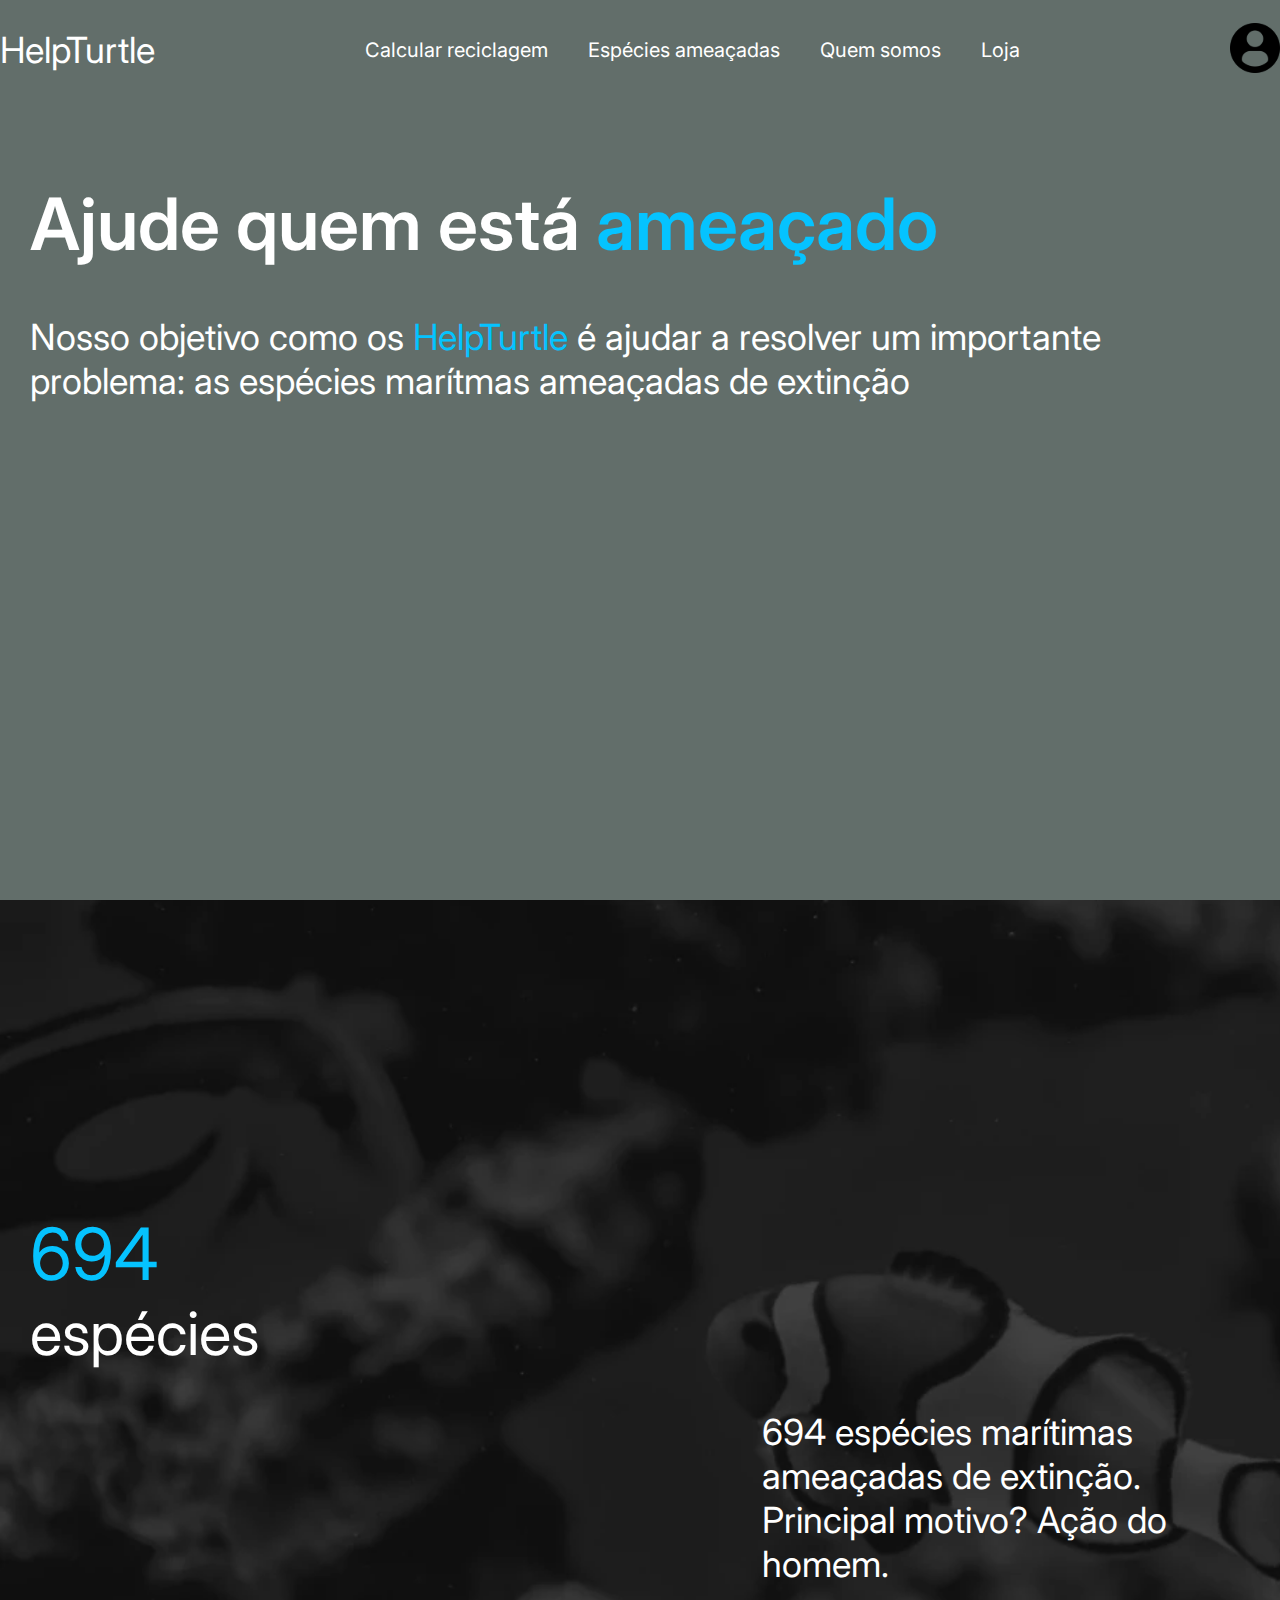
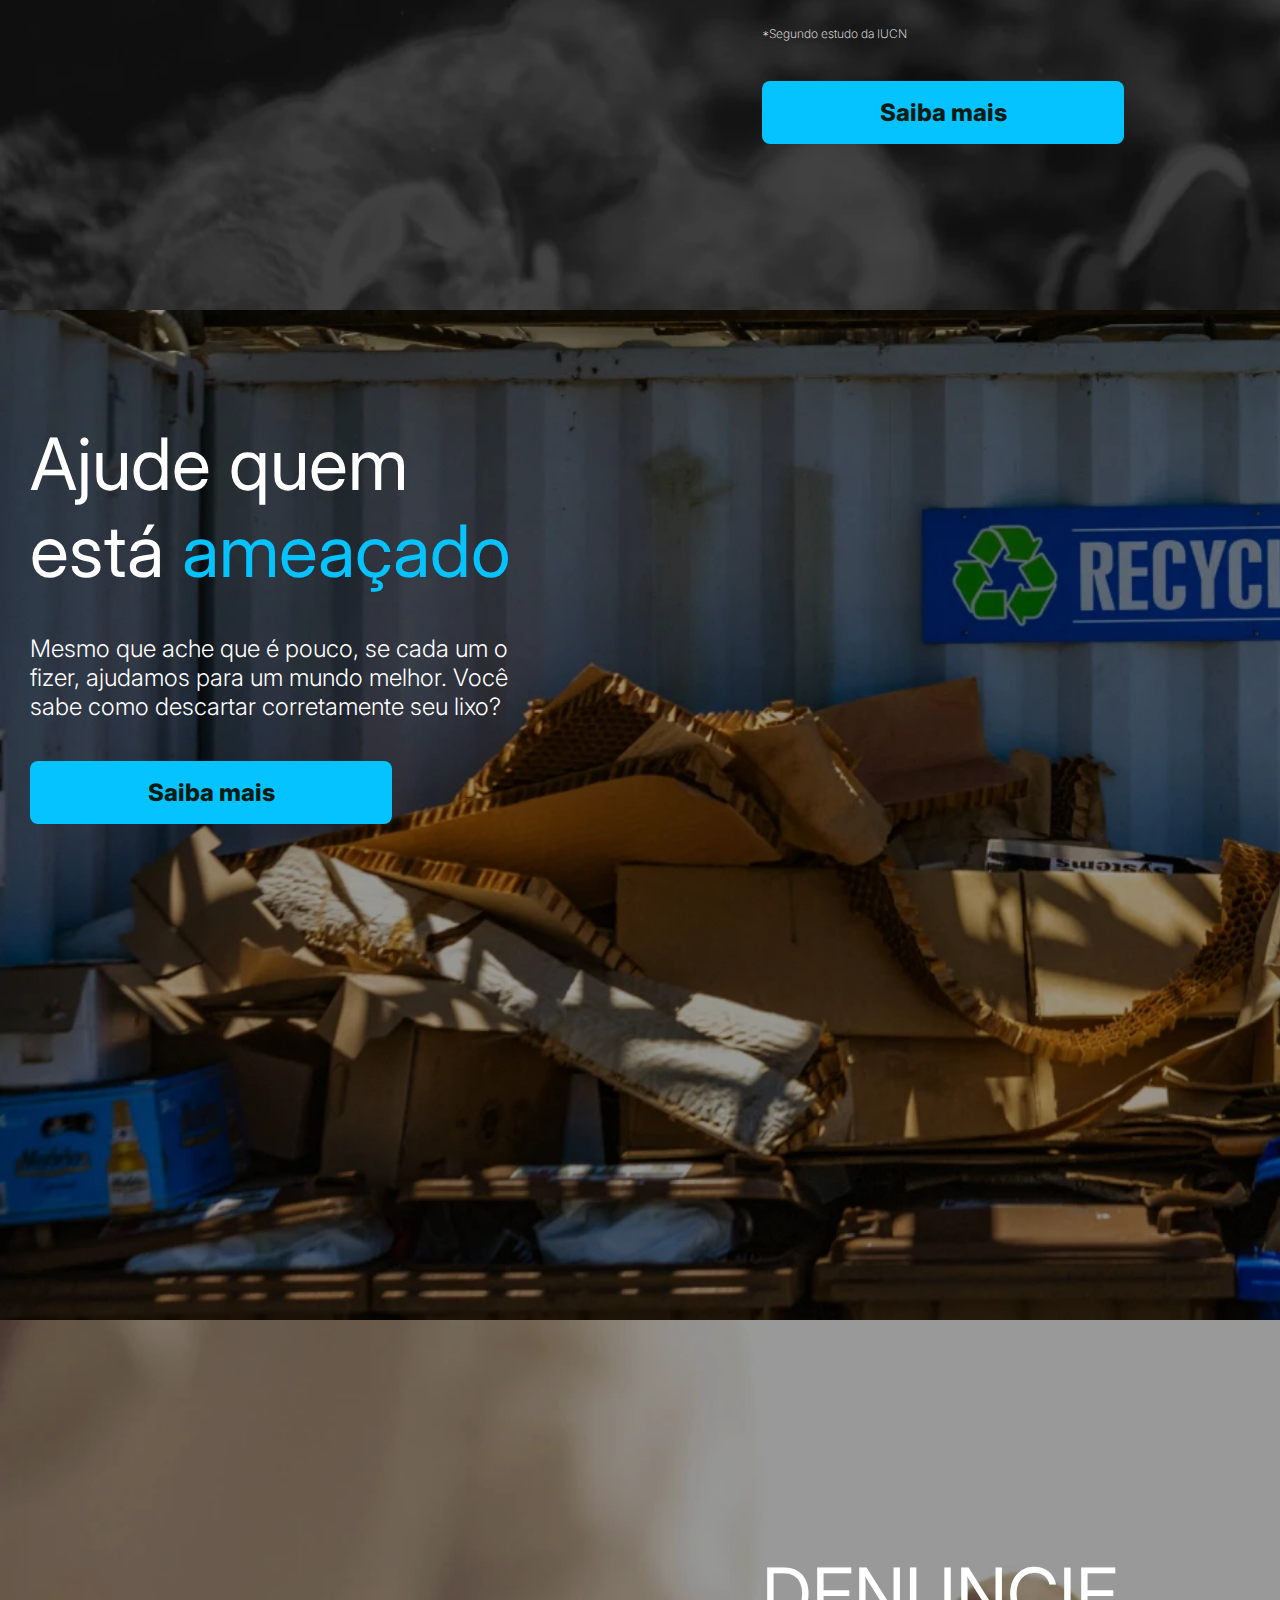
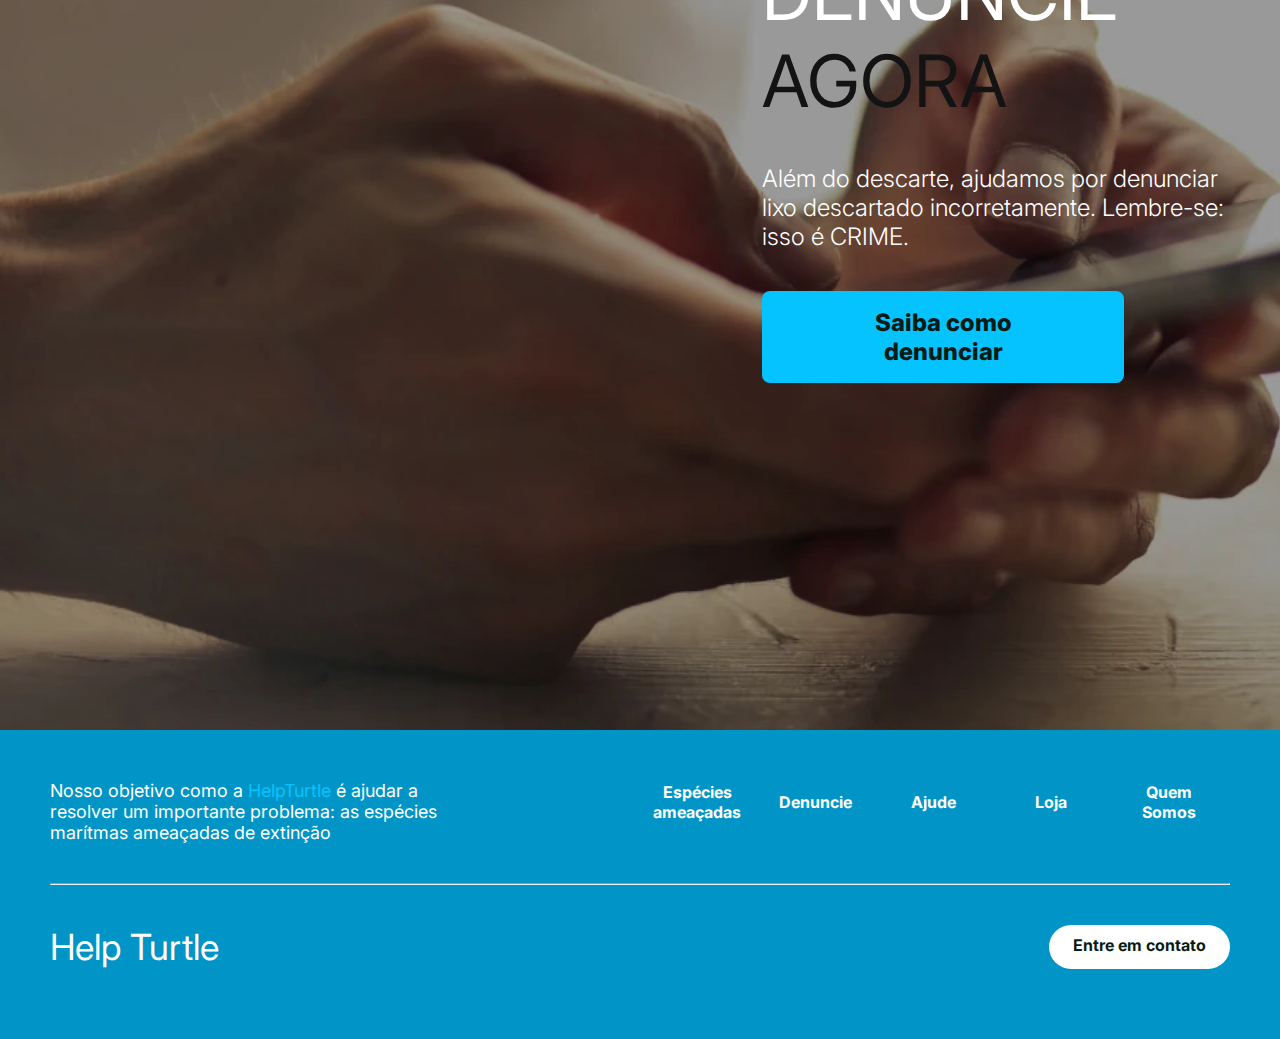
==== commit 7001e4d0: "botoes alterados para classes" ====
--- a/index.html
+++ b/index.html
@@ -83,7 +83,7 @@
             <div class="main">
                 <h2>694 espécies marítimas ameaçadas de extinção. Principal motivo? Ação do homem.</h2>
                 <h4>*Segundo estudo da IUCN</h4>
-                <a href="./pages/especies-ameacadas.html" class="no-decor"><button>Saiba mais</button></a>
+                <a href="./pages/especies-ameacadas.html" class="no-decor button">Saiba mais</a>
             </div>
         </div>
     </section>
@@ -94,7 +94,7 @@
                 <h3>Mesmo que ache que é pouco, se cada um o fizer, ajudamos para um mundo melhor. Você sabe como
                     descartar
                     corretamente seu lixo?</h3>
-                    <a href="./pages/previsao.html" class="no-decor"><button>Saiba mais</button></a>
+                    <a href="./pages/previsao.html" class="no-decor button">Saiba mais</a>
             </div>
         </div>
     </section>
@@ -105,7 +105,7 @@
                     <span class="highlight">AGORA</span></h2>
                 <h3>Além do descarte, ajudamos por denunciar lixo descartado incorretamente. Lembre-se: isso é CRIME.
                 </h3>
-                <a href="./pages/denuncie.html" class="no-decor"><button>Saiba como denunciar</button></a>
+                <a href="./pages/denuncie.html" class="no-decor button">Saiba como denunciar</a>
             </div>
         </div>
     </section>
--- a/styles/button.css
+++ b/styles/button.css
@@ -1,5 +1,5 @@
 @import url('./globals.css');
-button {
+.button, button {
     padding: 17px 56px;
     border: none;
     background-color: var(--third-color);
@@ -10,15 +10,19 @@
     border-radius: 8px;
     transition: 0.6s ease-in-out;
     cursor: pointer;
+    display: flex;
+    justify-content: center;
+    text-align: center;
+    
 }
 
-button:hover{
+.button:hover, button:hover{
     transition: 0.6s ease-in-out;
     transform: scale(1.1);
 }
 
 @media screen and (max-width: 767px) {
-    button{
+    .button, button{
         width: 150px;
         padding: 10px 20px;
         font-size: 16px;
